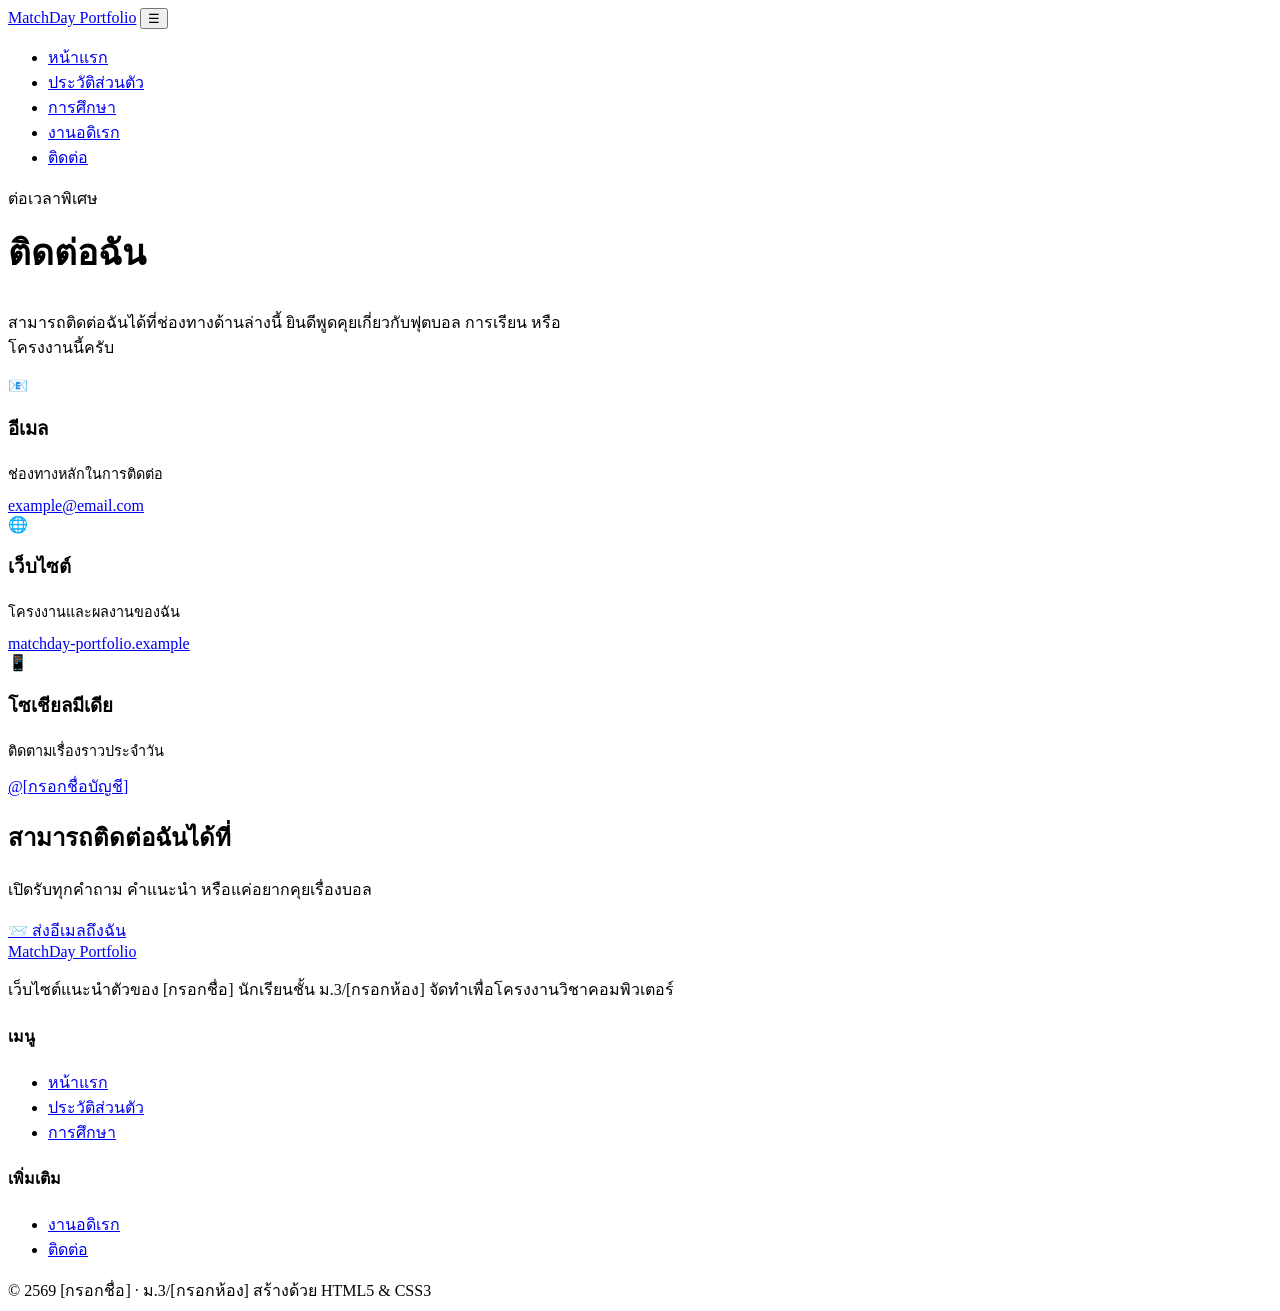
==== contact.html @ d777c6a7 "Add files via upload" ====
<!DOCTYPE html>
<html lang="th">
<head>
  <meta charset="UTF-8">
  <meta name="viewport" content="width=device-width, initial-scale=1.0">
  <title>ติดต่อ | MatchDay Portfolio</title>
  <link rel="preconnect" href="https://fonts.googleapis.com">
  <link href="https://fonts.googleapis.com/css2?family=Oswald:wght@400;500;600;700&family=Inter:wght@400;500;600&display=swap" rel="stylesheet">
  <link rel="stylesheet" href="style.css">
</head>
<body>

  <header>
    <nav class="navbar">
      <a href="index.html" class="brand"><span class="ball"></span> MatchDay Portfolio</a>
      <button class="nav-toggle" id="navToggle" aria-label="เปิดเมนู">☰</button>
      <ul class="nav-links" id="navLinks">
        <li><a href="index.html">หน้าแรก</a></li>
        <li><a href="profile.html">ประวัติส่วนตัว</a></li>
        <li><a href="education.html">การศึกษา</a></li>
        <li><a href="hobby.html">งานอดิเรก</a></li>
        <li><a href="contact.html" class="active">ติดต่อ</a></li>
      </ul>
    </nav>
  </header>

  <main>
    <section class="section">
      <span class="eyebrow">ต่อเวลาพิเศษ</span>
      <h1 style="margin-top:14px; font-size:2.2rem;">ติดต่อฉัน</h1>
      <p style="color:var(--grey); max-width:560px; margin-top:12px;">
        สามารถติดต่อฉันได้ที่ช่องทางด้านล่างนี้ ยินดีพูดคุยเกี่ยวกับฟุตบอล
        การเรียน หรือโครงงานนี้ครับ
      </p>

      <div class="contact-grid">
        <div class="contact-card fade-up">
          <div class="icon">📧</div>
          <h3>อีเมล</h3>
          <p style="color:var(--grey); font-size:0.9rem; margin:8px 0 12px;">ช่องทางหลักในการติดต่อ</p>
          <a class="link" href="mailto:example@email.com">example@email.com</a>
        </div>
        <div class="contact-card fade-up delay-1">
          <div class="icon">🌐</div>
          <h3>เว็บไซต์</h3>
          <p style="color:var(--grey); font-size:0.9rem; margin:8px 0 12px;">โครงงานและผลงานของฉัน</p>
          <a class="link" href="index.html">matchday-portfolio.example</a>
        </div>
        <div class="contact-card fade-up delay-2">
          <div class="icon">📱</div>
          <h3>โซเชียลมีเดีย</h3>
          <p style="color:var(--grey); font-size:0.9rem; margin:8px 0 12px;">ติดตามเรื่องราวประจำวัน</p>
          <a class="link" href="#">@[กรอกชื่อบัญชี]</a>
        </div>
      </div>

      <div class="cta-band fade-up">
        <h2>สามารถติดต่อฉันได้ที่</h2>
        <p>เปิดรับทุกคำถาม คำแนะนำ หรือแค่อยากคุยเรื่องบอล</p>
        <a href="mailto:example@email.com" class="btn btn-ghost">📨 ส่งอีเมลถึงฉัน</a>
      </div>
    </section>
  </main>

  <footer>
    <div class="footer-inner">
      <div class="footer-brand">
        <a href="index.html" class="brand"><span class="ball"></span> MatchDay Portfolio</a>
        <p>เว็บไซต์แนะนำตัวของ [กรอกชื่อ] นักเรียนชั้น ม.3/[กรอกห้อง] จัดทำเพื่อโครงงานวิชาคอมพิวเตอร์</p>
      </div>
      <div class="footer-col">
        <h4>เมนู</h4>
        <ul>
          <li><a href="index.html">หน้าแรก</a></li>
          <li><a href="profile.html">ประวัติส่วนตัว</a></li>
          <li><a href="education.html">การศึกษา</a></li>
        </ul>
      </div>
      <div class="footer-col">
        <h4>เพิ่มเติม</h4>
        <ul>
          <li><a href="hobby.html">งานอดิเรก</a></li>
          <li><a href="contact.html">ติดต่อ</a></li>
        </ul>
      </div>
    </div>
    <div class="footer-bottom">
      <span>© 2569 [กรอกชื่อ] · ม.3/[กรอกห้อง]</span>
      <span>สร้างด้วย HTML5 &amp; CSS3</span>
    </div>
  </footer>

  <script>
    const navToggle = document.getElementById('navToggle');
    const navLinks = document.getElementById('navLinks');
    navToggle.addEventListener('click', () => navLinks.classList.toggle('open'));
  </script>
</body>
</html>
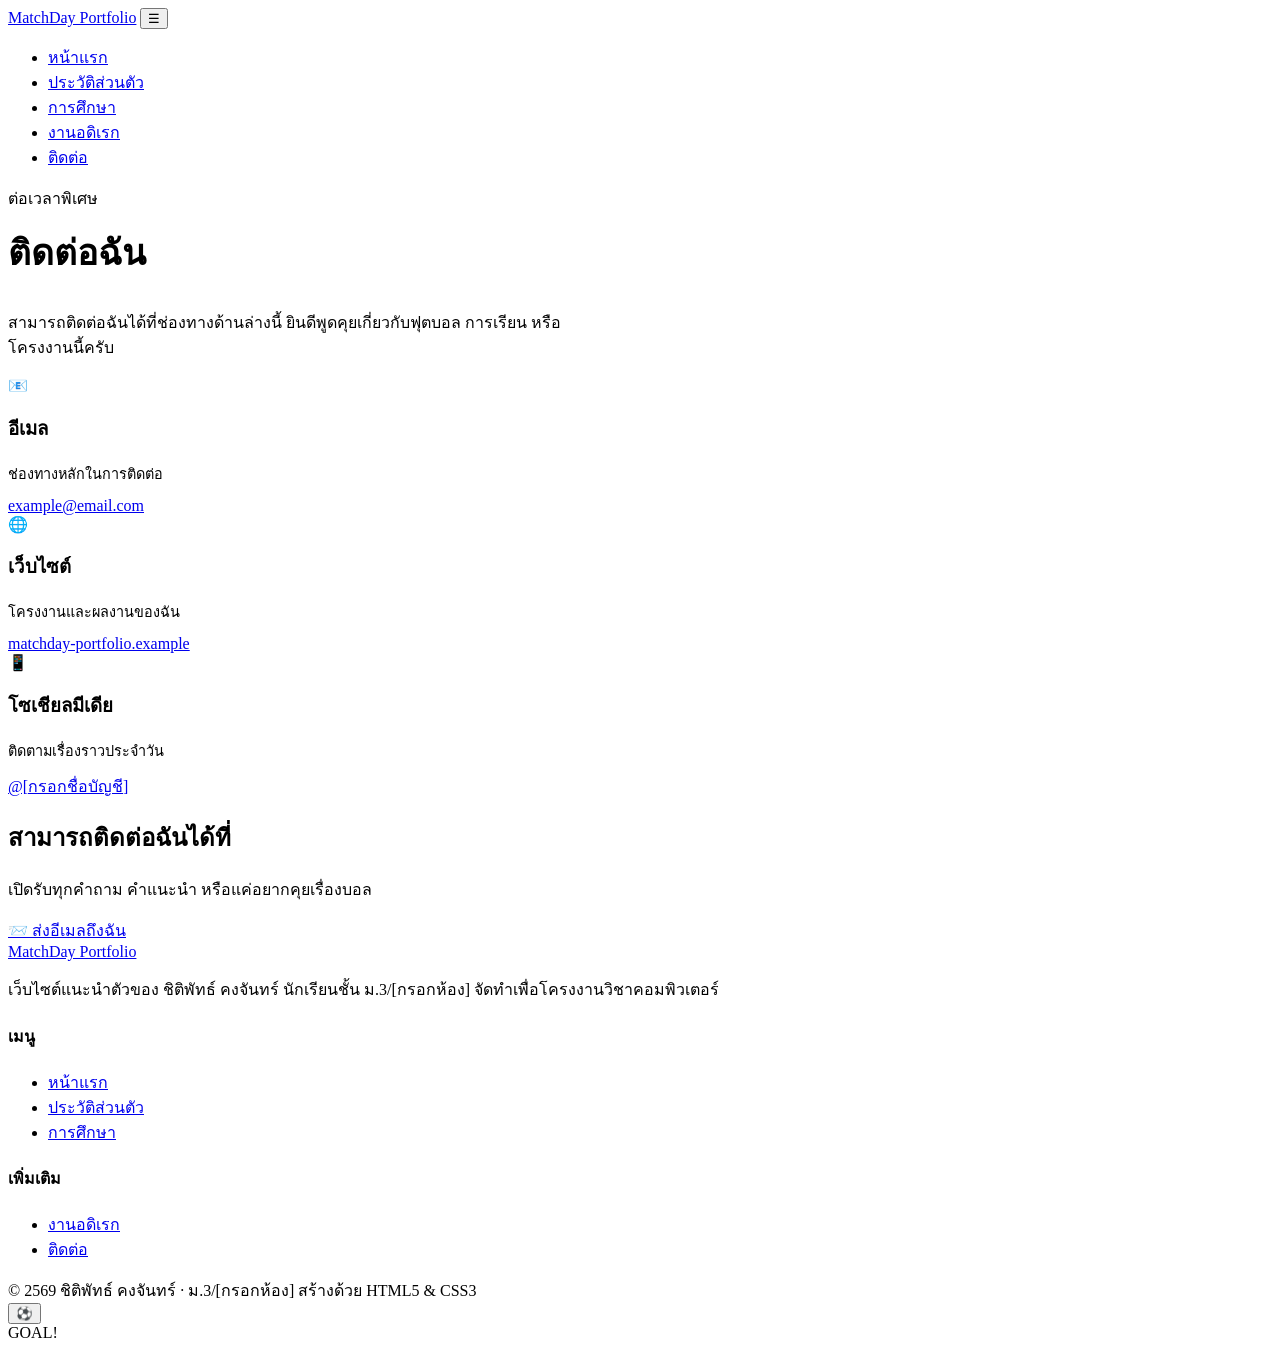
==== commit 6e17018f: "Add files via upload" ====
--- a/contact.html
+++ b/contact.html
@@ -5,7 +5,7 @@
   <meta name="viewport" content="width=device-width, initial-scale=1.0">
   <title>ติดต่อ | MatchDay Portfolio</title>
   <link rel="preconnect" href="https://fonts.googleapis.com">
-  <link href="https://fonts.googleapis.com/css2?family=Oswald:wght@400;500;600;700&family=Inter:wght@400;500;600&display=swap" rel="stylesheet">
+  <link href="https://fonts.googleapis.com/css2?family=Anton&family=Plus+Jakarta+Sans:wght@400;500;600;700;800&display=swap" rel="stylesheet">
   <link rel="stylesheet" href="style.css">
 </head>
 <body>
@@ -66,7 +66,7 @@
     <div class="footer-inner">
       <div class="footer-brand">
         <a href="index.html" class="brand"><span class="ball"></span> MatchDay Portfolio</a>
-        <p>เว็บไซต์แนะนำตัวของ [กรอกชื่อ] นักเรียนชั้น ม.3/[กรอกห้อง] จัดทำเพื่อโครงงานวิชาคอมพิวเตอร์</p>
+        <p>เว็บไซต์แนะนำตัวของ ชิติพัทธ์ คงจันทร์ นักเรียนชั้น ม.3/[กรอกห้อง] จัดทำเพื่อโครงงานวิชาคอมพิวเตอร์</p>
       </div>
       <div class="footer-col">
         <h4>เมนู</h4>
@@ -85,15 +85,42 @@
       </div>
     </div>
     <div class="footer-bottom">
-      <span>© 2569 [กรอกชื่อ] · ม.3/[กรอกห้อง]</span>
+      <span>© 2569 ชิติพัทธ์ คงจันทร์ · ม.3/[กรอกห้อง]</span>
       <span>สร้างด้วย HTML5 &amp; CSS3</span>
     </div>
   </footer>
+
+  <button class="goal-fab" id="goalFab" title="ฉลองประตู!" aria-label="ฉลองประตู">⚽</button>
+  <div class="goal-flash" id="goalFlash">GOAL!</div>
 
   <script>
     const navToggle = document.getElementById('navToggle');
     const navLinks = document.getElementById('navLinks');
     navToggle.addEventListener('click', () => navLinks.classList.toggle('open'));
+
+    const goalFab = document.getElementById('goalFab');
+    const goalFlash = document.getElementById('goalFlash');
+    const reduceMotion = window.matchMedia('(prefers-reduced-motion: reduce)').matches;
+
+    goalFab.addEventListener('click', () => {
+      goalFlash.classList.remove('show');
+      void goalFlash.offsetWidth;
+      goalFlash.classList.add('show');
+
+      if (!reduceMotion) {
+        const colors = ['#C8102E', '#ffffff', '#E5B800', '#8B0000'];
+        for (let i = 0; i < 26; i++) {
+          const piece = document.createElement('div');
+          piece.className = 'confetti-piece';
+          piece.style.left = Math.random() * 100 + 'vw';
+          piece.style.background = colors[Math.floor(Math.random() * colors.length)];
+          piece.style.animationDuration = (2 + Math.random() * 1.5) + 's';
+          piece.style.borderRadius = Math.random() > 0.5 ? '50%' : '2px';
+          document.body.appendChild(piece);
+          setTimeout(() => piece.remove(), 3600);
+        }
+      }
+    });
   </script>
 </body>
 </html>
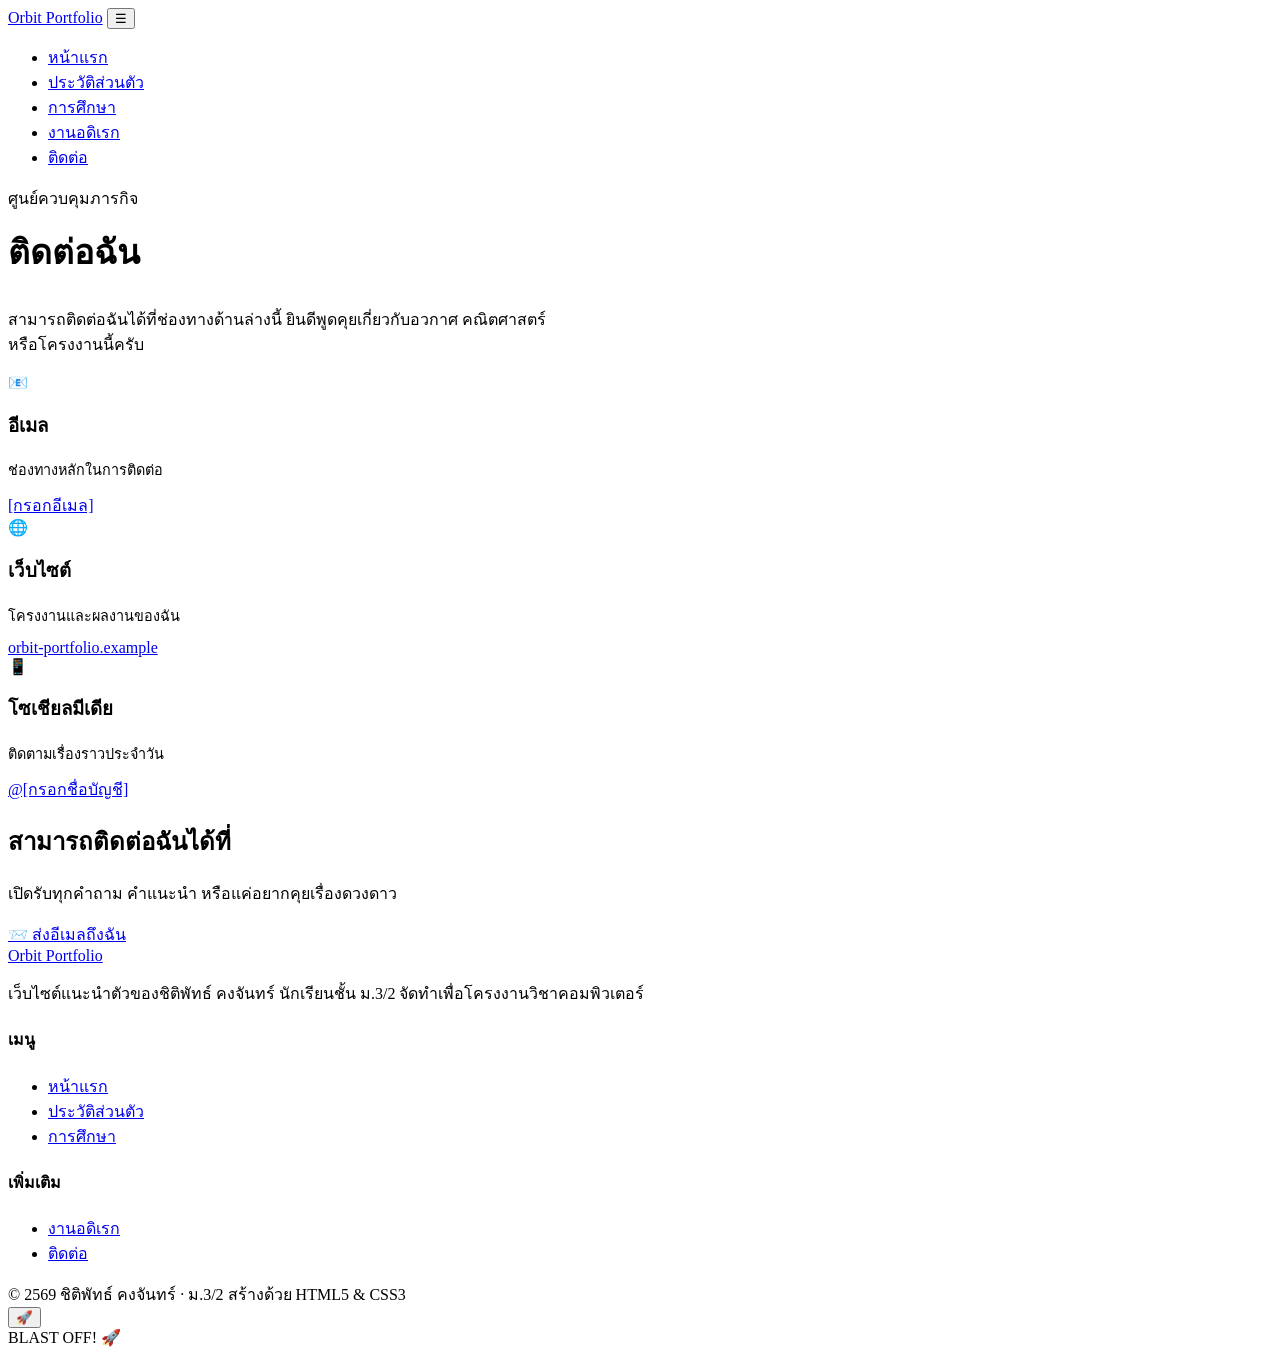
==== commit 0c2e65db: "Add files via upload" ====
--- a/contact.html
+++ b/contact.html
@@ -3,16 +3,22 @@
 <head>
   <meta charset="UTF-8">
   <meta name="viewport" content="width=device-width, initial-scale=1.0">
-  <title>ติดต่อ | MatchDay Portfolio</title>
+  <title>ติดต่อ | Orbit Portfolio</title>
   <link rel="preconnect" href="https://fonts.googleapis.com">
-  <link href="https://fonts.googleapis.com/css2?family=Anton&family=Plus+Jakarta+Sans:wght@400;500;600;700;800&display=swap" rel="stylesheet">
+  <link href="https://fonts.googleapis.com/css2?family=Space+Grotesk:wght@400;500;600;700&family=Inter:wght@400;500;600&display=swap" rel="stylesheet">
   <link rel="stylesheet" href="style.css">
 </head>
 <body>
 
+  <div class="starfield">
+    <div class="stars-small"></div>
+    <div class="stars-big"></div>
+  </div>
+  <div class="nebula"></div>
+
   <header>
     <nav class="navbar">
-      <a href="index.html" class="brand"><span class="ball"></span> MatchDay Portfolio</a>
+      <a href="index.html" class="brand"><span class="planet-mark"></span> Orbit Portfolio</a>
       <button class="nav-toggle" id="navToggle" aria-label="เปิดเมนู">☰</button>
       <ul class="nav-links" id="navLinks">
         <li><a href="index.html">หน้าแรก</a></li>
@@ -26,11 +32,11 @@
 
   <main>
     <section class="section">
-      <span class="eyebrow">ต่อเวลาพิเศษ</span>
-      <h1 style="margin-top:14px; font-size:2.2rem;">ติดต่อฉัน</h1>
+      <span class="eyebrow">ศูนย์ควบคุมภารกิจ</span>
+      <h1 style="margin-top:14px; font-size:2.1rem;">ติดต่อฉัน</h1>
       <p style="color:var(--grey); max-width:560px; margin-top:12px;">
-        สามารถติดต่อฉันได้ที่ช่องทางด้านล่างนี้ ยินดีพูดคุยเกี่ยวกับฟุตบอล
-        การเรียน หรือโครงงานนี้ครับ
+        สามารถติดต่อฉันได้ที่ช่องทางด้านล่างนี้ ยินดีพูดคุยเกี่ยวกับอวกาศ
+        คณิตศาสตร์ หรือโครงงานนี้ครับ
       </p>
 
       <div class="contact-grid">
@@ -38,13 +44,13 @@
           <div class="icon">📧</div>
           <h3>อีเมล</h3>
           <p style="color:var(--grey); font-size:0.9rem; margin:8px 0 12px;">ช่องทางหลักในการติดต่อ</p>
-          <a class="link" href="mailto:example@email.com">example@email.com</a>
+          <a class="link" href="mailto:[กรอกอีเมล]">[กรอกอีเมล]</a>
         </div>
         <div class="contact-card fade-up delay-1">
           <div class="icon">🌐</div>
           <h3>เว็บไซต์</h3>
           <p style="color:var(--grey); font-size:0.9rem; margin:8px 0 12px;">โครงงานและผลงานของฉัน</p>
-          <a class="link" href="index.html">matchday-portfolio.example</a>
+          <a class="link" href="index.html">orbit-portfolio.example</a>
         </div>
         <div class="contact-card fade-up delay-2">
           <div class="icon">📱</div>
@@ -56,8 +62,8 @@
 
       <div class="cta-band fade-up">
         <h2>สามารถติดต่อฉันได้ที่</h2>
-        <p>เปิดรับทุกคำถาม คำแนะนำ หรือแค่อยากคุยเรื่องบอล</p>
-        <a href="mailto:example@email.com" class="btn btn-ghost">📨 ส่งอีเมลถึงฉัน</a>
+        <p>เปิดรับทุกคำถาม คำแนะนำ หรือแค่อยากคุยเรื่องดวงดาว</p>
+        <a href="mailto:[กรอกอีเมล]" class="btn btn-ghost">📨 ส่งอีเมลถึงฉัน</a>
       </div>
     </section>
   </main>
@@ -65,8 +71,8 @@
   <footer>
     <div class="footer-inner">
       <div class="footer-brand">
-        <a href="index.html" class="brand"><span class="ball"></span> MatchDay Portfolio</a>
-        <p>เว็บไซต์แนะนำตัวของ ชิติพัทธ์ คงจันทร์ นักเรียนชั้น ม.3/[กรอกห้อง] จัดทำเพื่อโครงงานวิชาคอมพิวเตอร์</p>
+        <a href="index.html" class="brand"><span class="planet-mark"></span> Orbit Portfolio</a>
+        <p>เว็บไซต์แนะนำตัวของชิติพัทธ์ คงจันทร์ นักเรียนชั้น ม.3/2 จัดทำเพื่อโครงงานวิชาคอมพิวเตอร์</p>
       </div>
       <div class="footer-col">
         <h4>เมนู</h4>
@@ -85,39 +91,39 @@
       </div>
     </div>
     <div class="footer-bottom">
-      <span>© 2569 ชิติพัทธ์ คงจันทร์ · ม.3/[กรอกห้อง]</span>
+      <span>© 2569 ชิติพัทธ์ คงจันทร์ · ม.3/2</span>
       <span>สร้างด้วย HTML5 &amp; CSS3</span>
     </div>
   </footer>
 
-  <button class="goal-fab" id="goalFab" title="ฉลองประตู!" aria-label="ฉลองประตู">⚽</button>
-  <div class="goal-flash" id="goalFlash">GOAL!</div>
+  <button class="launch-fab" id="launchFab" title="ปล่อยจรวด!" aria-label="ปล่อยจรวด">🚀</button>
+  <div class="launch-flash" id="launchFlash">BLAST OFF! 🚀</div>
 
   <script>
     const navToggle = document.getElementById('navToggle');
     const navLinks = document.getElementById('navLinks');
     navToggle.addEventListener('click', () => navLinks.classList.toggle('open'));
 
-    const goalFab = document.getElementById('goalFab');
-    const goalFlash = document.getElementById('goalFlash');
+    const launchFab = document.getElementById('launchFab');
+    const launchFlash = document.getElementById('launchFlash');
     const reduceMotion = window.matchMedia('(prefers-reduced-motion: reduce)').matches;
 
-    goalFab.addEventListener('click', () => {
-      goalFlash.classList.remove('show');
-      void goalFlash.offsetWidth;
-      goalFlash.classList.add('show');
+    launchFab.addEventListener('click', () => {
+      launchFlash.classList.remove('show');
+      void launchFlash.offsetWidth;
+      launchFlash.classList.add('show');
 
       if (!reduceMotion) {
-        const colors = ['#C8102E', '#ffffff', '#E5B800', '#8B0000'];
-        for (let i = 0; i < 26; i++) {
+        const colors = ['#7C5CFF', '#22D3EE', '#FFD166', '#ffffff'];
+        for (let i = 0; i < 28; i++) {
           const piece = document.createElement('div');
-          piece.className = 'confetti-piece';
+          piece.className = 'star-piece';
           piece.style.left = Math.random() * 100 + 'vw';
           piece.style.background = colors[Math.floor(Math.random() * colors.length)];
-          piece.style.animationDuration = (2 + Math.random() * 1.5) + 's';
+          piece.style.animationDuration = (1.6 + Math.random() * 1.4) + 's';
           piece.style.borderRadius = Math.random() > 0.5 ? '50%' : '2px';
           document.body.appendChild(piece);
-          setTimeout(() => piece.remove(), 3600);
+          setTimeout(() => piece.remove(), 3200);
         }
       }
     });
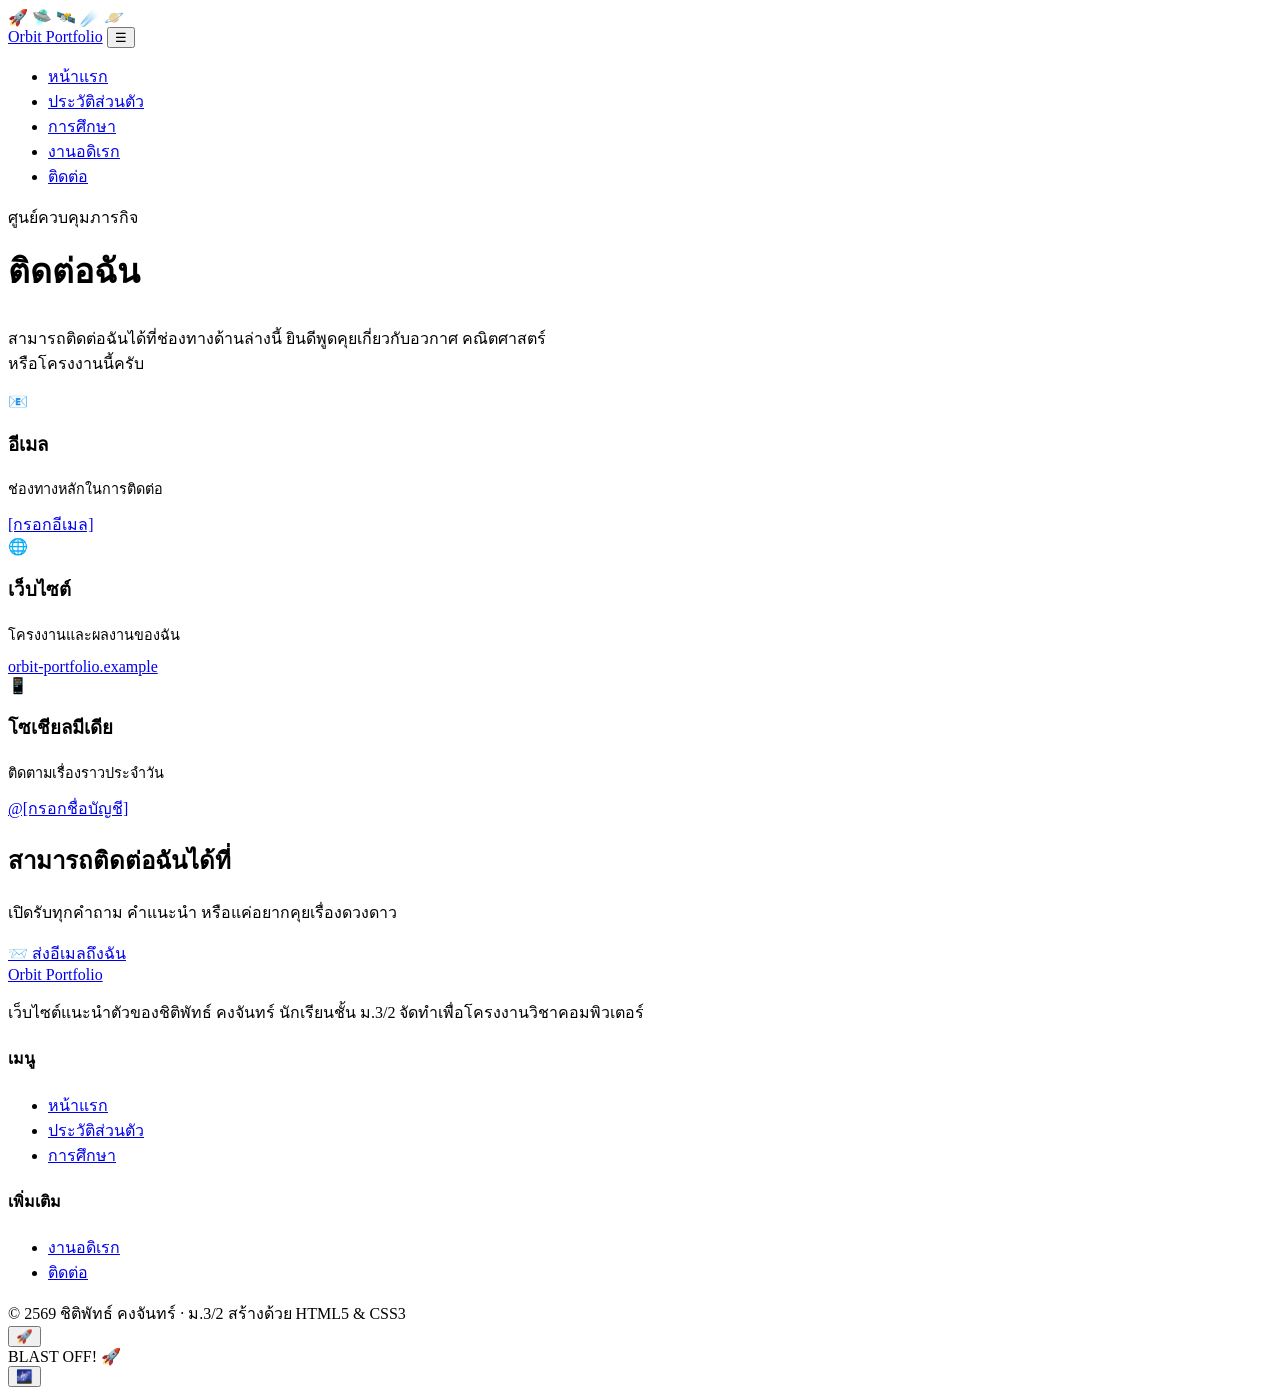
==== commit 97cdaf13: "Add files via upload" ====
--- a/contact.html
+++ b/contact.html
@@ -1,11 +1,21 @@
 <!DOCTYPE html>
 <html lang="th">
 <head>
+  <script>
+    (function () {
+      try {
+        var saved = localStorage.getItem('orbit-theme') || 'nebula';
+        document.documentElement.setAttribute('data-theme', saved);
+      } catch (e) {
+        document.documentElement.setAttribute('data-theme', 'nebula');
+      }
+    })();
+  </script>
   <meta charset="UTF-8">
   <meta name="viewport" content="width=device-width, initial-scale=1.0">
   <title>ติดต่อ | Orbit Portfolio</title>
   <link rel="preconnect" href="https://fonts.googleapis.com">
-  <link href="https://fonts.googleapis.com/css2?family=Space+Grotesk:wght@400;500;600;700&family=Inter:wght@400;500;600&display=swap" rel="stylesheet">
+  <link href="https://fonts.googleapis.com/css2?family=Orbitron:wght@400..900&family=Exo+2:wght@400;500;600;700&display=swap" rel="stylesheet">
   <link rel="stylesheet" href="style.css">
 </head>
 <body>
@@ -15,6 +25,15 @@
     <div class="stars-big"></div>
   </div>
   <div class="nebula"></div>
+  <div class="galaxy-swirl swirl-1"></div>
+  <div class="galaxy-swirl swirl-2"></div>
+  <div class="space-objects" aria-hidden="true">
+    <span class="obj ship1">🚀</span>
+    <span class="obj ufo">🛸</span>
+    <span class="obj ship2">🛰️</span>
+    <span class="obj comet">☄️</span>
+    <span class="obj ship3">🪐</span>
+  </div>
 
   <header>
     <nav class="navbar">
@@ -99,6 +118,9 @@
   <button class="launch-fab" id="launchFab" title="ปล่อยจรวด!" aria-label="ปล่อยจรวด">🚀</button>
   <div class="launch-flash" id="launchFlash">BLAST OFF! 🚀</div>
 
+  <button class="theme-fab" id="themeFab" title="เปลี่ยนธีมกาแล็กซี่" aria-label="เปลี่ยนธีม">🌌</button>
+  <div class="theme-toast" id="themeToast"></div>
+
   <script>
     const navToggle = document.getElementById('navToggle');
     const navLinks = document.getElementById('navLinks');
@@ -128,5 +150,38 @@
       }
     });
   </script>
+
+  <script>
+    (function () {
+      var themeOrder = ['nebula', 'galaxy', 'aurora', 'solar'];
+      var themeNames = {
+        nebula: '🟣 Nebula Violet',
+        galaxy: '💗 Galaxy Pink',
+        aurora: '🟢 Aurora Green',
+        solar: '🟠 Solar Gold'
+      };
+      var themeFab = document.getElementById('themeFab');
+      var themeToast = document.getElementById('themeToast');
+      var toastTimer;
+
+      if (themeFab) {
+        themeFab.addEventListener('click', function () {
+          var current = document.documentElement.getAttribute('data-theme') || 'nebula';
+          var next = themeOrder[(themeOrder.indexOf(current) + 1) % themeOrder.length];
+          document.documentElement.setAttribute('data-theme', next);
+          try { localStorage.setItem('orbit-theme', next); } catch (e) {}
+
+          if (themeToast) {
+            themeToast.textContent = themeNames[next];
+            themeToast.classList.add('show');
+            clearTimeout(toastTimer);
+            toastTimer = setTimeout(function () {
+              themeToast.classList.remove('show');
+            }, 1800);
+          }
+        });
+      }
+    })();
+  </script>
 </body>
 </html>
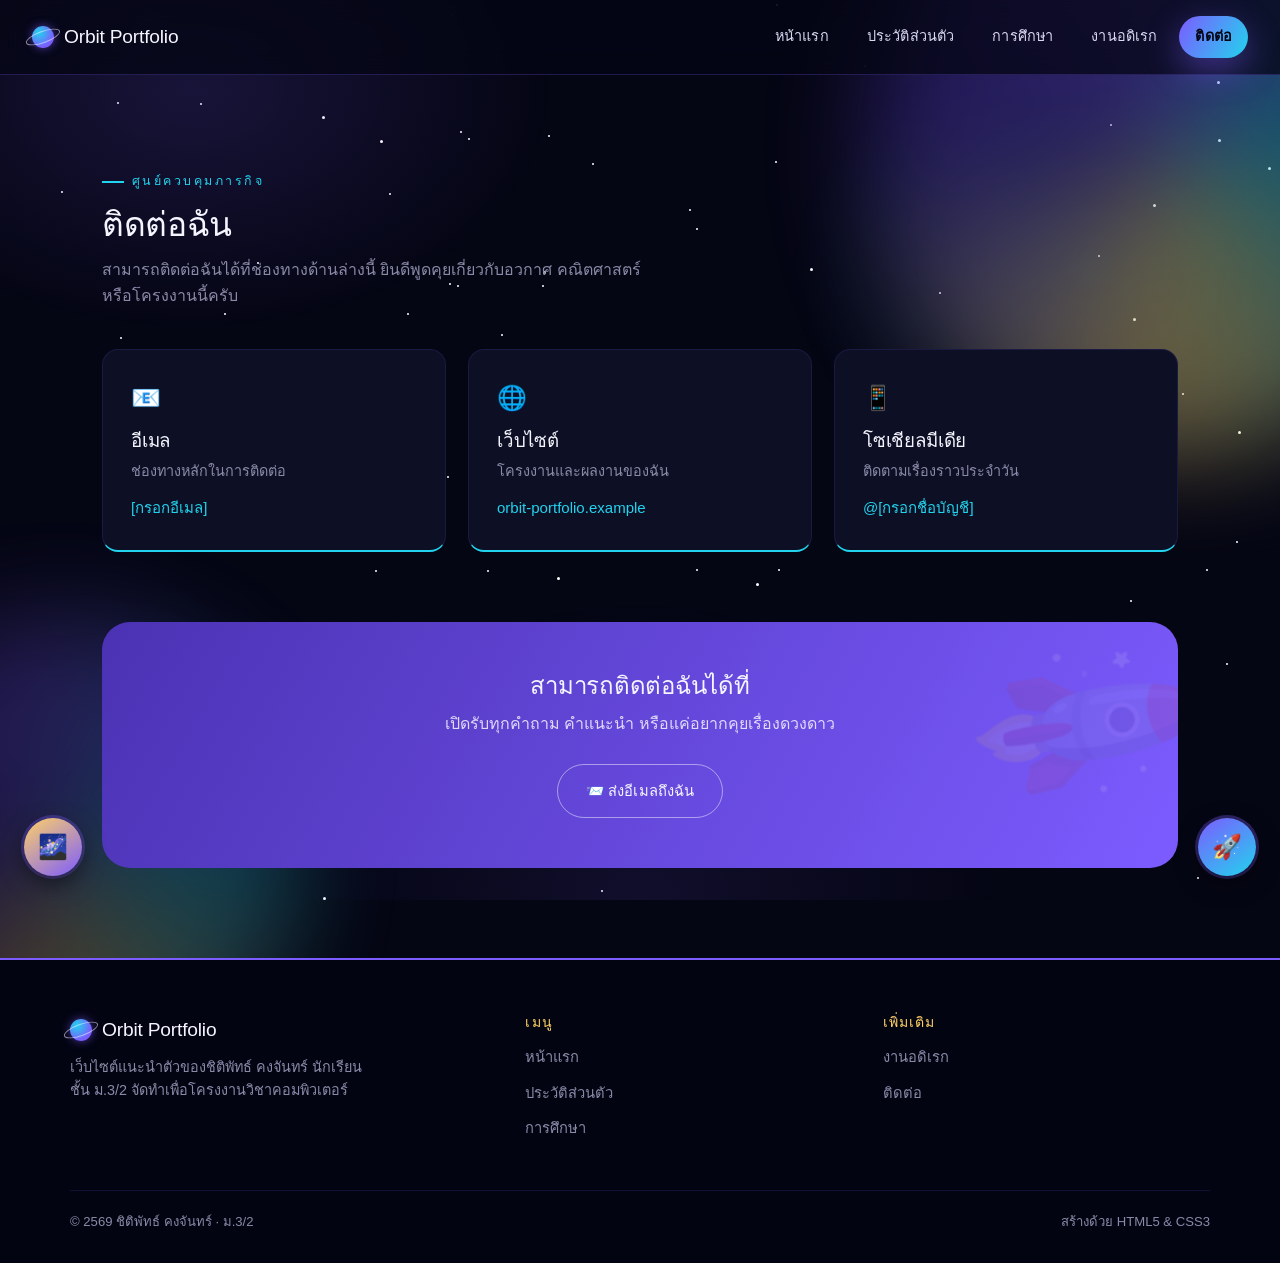
==== commit ed168bbc: "Add files via upload" ====
--- a/contact.html
+++ b/contact.html
@@ -28,11 +28,88 @@
   <div class="galaxy-swirl swirl-1"></div>
   <div class="galaxy-swirl swirl-2"></div>
   <div class="space-objects" aria-hidden="true">
-    <span class="obj ship1">🚀</span>
-    <span class="obj ufo">🛸</span>
-    <span class="obj ship2">🛰️</span>
+    <svg width="0" height="0" style="position:absolute">
+      <defs>
+        <symbol id="craft-shuttle" viewBox="0 0 240 110">
+          <path d="M10 60 C10 45 40 40 70 40 L170 40 C205 40 225 50 232 58 C225 66 205 76 170 76 L70 76 C40 76 10 71 10 60 Z"/>
+          <path d="M90 76 L60 100 L110 76 Z" opacity="0.85"/>
+          <path d="M150 40 L165 15 L180 40 Z" opacity="0.85"/>
+          <circle cx="195" cy="58" r="5" style="fill:#0b0c1e" opacity="0.8"/>
+          <circle cx="35" cy="52" r="4" style="fill:#0b0c1e" opacity="0.7"/>
+          <circle cx="47" cy="52" r="4" style="fill:#0b0c1e" opacity="0.7"/>
+        </symbol>
+        <symbol id="craft-ufo" viewBox="0 0 160 80">
+          <ellipse cx="80" cy="50" rx="72" ry="16"/>
+          <path d="M45 42 C50 20 110 20 115 42 Z" opacity="0.9"/>
+          <circle cx="30" cy="50" r="5" style="fill:#fff" opacity="0.8"/>
+          <circle cx="55" cy="54" r="5" style="fill:#fff" opacity="0.8"/>
+          <circle cx="80" cy="56" r="5" style="fill:#fff" opacity="0.8"/>
+          <circle cx="105" cy="54" r="5" style="fill:#fff" opacity="0.8"/>
+          <circle cx="130" cy="50" r="5" style="fill:#fff" opacity="0.8"/>
+        </symbol>
+        <symbol id="craft-satellite" viewBox="0 0 300 120">
+          <rect x="15" y="30" width="80" height="60" rx="6"/>
+          <g style="stroke:#0b0c1e; stroke-width:2; opacity:0.5">
+            <line x1="35" y1="30" x2="35" y2="90"/>
+            <line x1="55" y1="30" x2="55" y2="90"/>
+            <line x1="75" y1="30" x2="75" y2="90"/>
+            <line x1="15" y1="45" x2="95" y2="45"/>
+            <line x1="15" y1="60" x2="95" y2="60"/>
+            <line x1="15" y1="75" x2="95" y2="75"/>
+          </g>
+          <line x1="95" y1="60" x2="125" y2="60" stroke="currentColor" stroke-width="5"/>
+          <circle cx="150" cy="60" r="28"/>
+          <path d="M150 32 L165 10 L150 20 Z" opacity="0.85"/>
+          <line x1="175" y1="60" x2="205" y2="60" stroke="currentColor" stroke-width="5"/>
+          <rect x="205" y="30" width="80" height="60" rx="6"/>
+          <g style="stroke:#0b0c1e; stroke-width:2; opacity:0.5">
+            <line x1="225" y1="30" x2="225" y2="90"/>
+            <line x1="245" y1="30" x2="245" y2="90"/>
+            <line x1="265" y1="30" x2="265" y2="90"/>
+            <line x1="205" y1="45" x2="285" y2="45"/>
+            <line x1="205" y1="60" x2="285" y2="60"/>
+            <line x1="205" y1="75" x2="285" y2="75"/>
+          </g>
+        </symbol>
+        <symbol id="craft-station" viewBox="0 0 340 140">
+          <rect x="40" y="66" width="260" height="8" rx="4"/>
+          <rect x="150" y="45" width="50" height="50" rx="10" opacity="0.95"/>
+          <rect x="110" y="55" width="30" height="30" rx="6" opacity="0.85"/>
+          <rect x="210" y="55" width="30" height="30" rx="6" opacity="0.85"/>
+          <rect x="10" y="15" width="55" height="40" rx="4"/>
+          <rect x="10" y="85" width="55" height="40" rx="4"/>
+          <rect x="275" y="15" width="55" height="40" rx="4"/>
+          <rect x="275" y="85" width="55" height="40" rx="4"/>
+          <g style="stroke:#0b0c1e; stroke-width:1.5; opacity:0.5">
+            <line x1="24" y1="15" x2="24" y2="55"/><line x1="38" y1="15" x2="38" y2="55"/><line x1="52" y1="15" x2="52" y2="55"/>
+            <line x1="10" y1="28" x2="65" y2="28"/><line x1="10" y1="42" x2="65" y2="42"/>
+            <line x1="24" y1="85" x2="24" y2="125"/><line x1="38" y1="85" x2="38" y2="125"/><line x1="52" y1="85" x2="52" y2="125"/>
+            <line x1="10" y1="98" x2="65" y2="98"/><line x1="10" y1="112" x2="65" y2="112"/>
+            <line x1="289" y1="15" x2="289" y2="55"/><line x1="303" y1="15" x2="303" y2="55"/><line x1="317" y1="15" x2="317" y2="55"/>
+            <line x1="275" y1="28" x2="330" y2="28"/><line x1="275" y1="42" x2="330" y2="42"/>
+            <line x1="289" y1="85" x2="289" y2="125"/><line x1="303" y1="85" x2="303" y2="125"/><line x1="317" y1="85" x2="317" y2="125"/>
+            <line x1="275" y1="98" x2="330" y2="98"/><line x1="275" y1="112" x2="330" y2="112"/>
+          </g>
+        </symbol>
+        <symbol id="craft-rocket" viewBox="0 0 100 220">
+          <path d="M50 4 C30 34 24 70 24 96 L76 96 C76 70 70 34 50 4 Z" opacity="0.95"/>
+          <rect x="24" y="96" width="52" height="70" rx="14"/>
+          <circle cx="50" cy="120" r="13" style="fill:#0b0c1e" opacity="0.85"/>
+          <circle cx="50" cy="120" r="9" style="fill:#ffffff" opacity="0.9"/>
+          <path d="M24 150 L4 200 L24 178 Z"/>
+          <path d="M76 150 L96 200 L76 178 Z"/>
+          <path d="M36 166 L50 206 L64 166 Z" opacity="0.85"/>
+        </symbol>
+      </defs>
+    </svg>
+
+    <svg class="obj craft-shuttle-el" viewBox="0 0 240 110"><use href="#craft-shuttle"></use></svg>
+    <svg class="obj craft-ufo-el" viewBox="0 0 160 80"><use href="#craft-ufo"></use></svg>
+    <svg class="obj craft-sat-el" viewBox="0 0 300 120"><use href="#craft-satellite"></use></svg>
+    <svg class="obj craft-station-el" viewBox="0 0 340 140"><use href="#craft-station"></use></svg>
+    <svg class="obj craft-rocket-el" viewBox="0 0 100 220"><use href="#craft-rocket"></use></svg>
     <span class="obj comet">☄️</span>
-    <span class="obj ship3">🪐</span>
+    <span class="obj planet">🪐</span>
   </div>
 
   <header>
--- a/style.css
+++ b/style.css
@@ -0,0 +1,1285 @@
+/* ============================================
+   ORBIT PORTFOLIO — style.css
+   Theme: Minimal Space / Solar System
+   ============================================ */
+
+:root {
+  --space-black: #050614;
+  --card: #0d0f24;
+  --card-2: #12152f;
+  --violet: #7c5cff;
+  --violet-dark: #4b32b3;
+  --cyan: #22d3ee;
+  --accent-glow: rgba(124, 92, 255, 0.45);
+  --white: #f5f5ff;
+  --off-white: #d8d8f0;
+  --grey: #8a8aa8;
+  --gold: #ffd166;
+
+  --font-display: "Orbitron", "Segoe UI", sans-serif;
+  --font-body: "Exo 2", "Segoe UI", sans-serif;
+
+  --radius-sm: 8px;
+  --radius-md: 16px;
+  --radius-lg: 28px;
+
+  --shadow-card: 0 10px 30px rgba(0, 0, 0, 0.6);
+  --shadow-accent: 0 12px 34px var(--accent-glow);
+
+  /* default theme = nebula */
+  --nebula-c1: rgba(124, 92, 255, 0.16);
+  --nebula-c2: rgba(34, 211, 238, 0.12);
+  --nebula-c3: rgba(124, 92, 255, 0.1);
+}
+
+/* ============================================
+   THEME VARIANTS — สลับสีธีมกาแล็กซี่
+   ============================================ */
+[data-theme="nebula"] {
+  --violet: #7c5cff;
+  --violet-dark: #4b32b3;
+  --cyan: #22d3ee;
+  --gold: #ffd166;
+  --accent-glow: rgba(124, 92, 255, 0.45);
+  --nebula-c1: rgba(124, 92, 255, 0.16);
+  --nebula-c2: rgba(34, 211, 238, 0.12);
+  --nebula-c3: rgba(124, 92, 255, 0.1);
+}
+
+[data-theme="galaxy"] {
+  --violet: #e055f0;
+  --violet-dark: #8b1fa8;
+  --cyan: #ff6fb0;
+  --gold: #ffb454;
+  --accent-glow: rgba(224, 85, 240, 0.45);
+  --nebula-c1: rgba(224, 85, 240, 0.2);
+  --nebula-c2: rgba(255, 111, 176, 0.15);
+  --nebula-c3: rgba(139, 31, 168, 0.16);
+}
+
+[data-theme="aurora"] {
+  --violet: #2fe6a4;
+  --violet-dark: #0d8a63;
+  --cyan: #22d3ee;
+  --gold: #baff5c;
+  --accent-glow: rgba(47, 230, 164, 0.4);
+  --nebula-c1: rgba(47, 230, 164, 0.18);
+  --nebula-c2: rgba(34, 211, 238, 0.14);
+  --nebula-c3: rgba(186, 255, 92, 0.1);
+}
+
+[data-theme="solar"] {
+  --violet: #ff8a3d;
+  --violet-dark: #c2410c;
+  --cyan: #ffcf4d;
+  --gold: #fff08a;
+  --accent-glow: rgba(255, 138, 61, 0.45);
+  --nebula-c1: rgba(255, 138, 61, 0.2);
+  --nebula-c2: rgba(255, 207, 77, 0.14);
+  --nebula-c3: rgba(194, 65, 12, 0.14);
+}
+
+* {
+  box-sizing: border-box;
+  margin: 0;
+  padding: 0;
+}
+
+html {
+  scroll-behavior: smooth;
+}
+
+body {
+  background: var(--space-black);
+  color: var(--off-white);
+  font-family: var(--font-body);
+  line-height: 1.65;
+  overflow-x: hidden;
+  position: relative;
+}
+
+img {
+  max-width: 100%;
+  display: block;
+}
+
+a {
+  color: inherit;
+  text-decoration: none;
+}
+
+h1, h2, h3, h4 {
+  font-family: var(--font-display);
+  font-weight: 500;
+  letter-spacing: -0.01em;
+  line-height: 1.15;
+  color: var(--white);
+}
+
+.eyebrow {
+  display: inline-flex;
+  align-items: center;
+  gap: 8px;
+  font-family: var(--font-display);
+  font-size: 0.78rem;
+  letter-spacing: 0.2em;
+  text-transform: uppercase;
+  color: var(--cyan);
+}
+.eyebrow::before {
+  content: "";
+  width: 22px;
+  height: 2px;
+  background: var(--cyan);
+  display: inline-block;
+}
+
+.section {
+  max-width: 1140px;
+  margin: 0 auto;
+  padding: 90px 32px;
+  position: relative;
+}
+
+.section-tight {
+  padding: 60px 32px;
+}
+
+/* ============ STARFIELD (fixed, whole site) ============ */
+.starfield {
+  position: fixed;
+  inset: 0;
+  z-index: -2;
+  background: var(--space-black);
+  overflow: hidden;
+  pointer-events: none;
+}
+.stars-small,
+.stars-big {
+  position: absolute;
+  top: 0;
+  left: 0;
+  width: 2px;
+  height: 2px;
+  background: transparent;
+  border-radius: 50%;
+}
+.stars-small {
+  box-shadow: 1309px 228px #fff, 51px 1518px #fff, 563px 501px #fff, 457px 285px #fff, 1508px 209px #fff, 1385px 1516px #fff, 1827px 1116px #fff, 178px 1209px #fff, 864px 65px #fff, 61px 191px #fff, 447px 476px #fff, 1034px 1232px #fff, 54px 1149px #fff, 407px 1466px #fff, 1330px 1436px #fff, 1116px 859px #fff, 451px 919px #fff, 1206px 569px #fff, 1657px 1780px #fff, 13px 1554px #fff, 1650px 326px #fff, 1429px 865px #fff, 696px 569px #fff, 318px 440px #fff, 1960px 1563px #fff, 689px 209px #fff, 189px 778px #fff, 198px 735px #fff, 1735px 704px #fff, 1236px 541px #fff, 1652px 88px #fff, 1494px 940px #fff, 1098px 255px #fff, 1992px 1888px #fff, 775px 161px #fff, 1130px 600px #fff, 1698px 1287px #fff, 1266px 1813px #fff, 1764px 740px #fff, 1182px 393px #fff, 1442px 142px #fff, 93px 1354px #fff, 466px 1583px #fff, 592px 163px #fff, 1751px 476px #fff, 1774px 206px #fff, 778px 569px #fff, 928px 1301px #fff, 1708px 747px #fff, 333px 758px #fff, 727px 429px #fff, 1372px 546px #fff, 1437px 1918px #fff, 1399px 1327px #fff, 146px 1247px #fff, 1300px 350px #fff, 1093px 1493px #fff, 501px 334px #fff, 946px 777px #fff, 552px 1895px #fff, 1310px 1409px #fff, 1140px 449px #fff, 1402px 664px #fff, 1726px 1573px #fff, 1589px 114px #fff, 469px 1683px #fff, 65px 1648px #fff, 646px 821px #fff, 548px 135px #fff, 432px 1870px #fff, 1931px 1161px #fff, 1794px 1470px #fff, 644px 435px #fff, 1342px 1022px #fff, 810px 1811px #fff, 1872px 1316px #fff, 939px 292px #fff, 542px 285px #fff, 505px 1525px #fff, 1149px 1103px #fff, 538px 1529px #fff, 1197px 877px #fff, 1838px 1195px #fff, 817px 741px #fff, 449px 283px #fff, 1043px 1010px #fff, 186px 1547px #fff, 96px 1763px #fff, 224px 313px #fff, 1285px 327px #fff, 1622px 1393px #fff, 864px 1221px #fff, 130px 788px #fff, 781px 1220px #fff, 958px 1083px #fff, 514px 1988px #fff, 1133px 1762px #fff, 1930px 23px #fff, 1393px 1476px #fff, 234px 1396px #fff, 1812px 1099px #fff, 1537px 546px #fff, 1574px 1312px #fff, 696px 228px #fff, 601px 890px #fff, 323px 929px #fff, 6px 1953px #fff, 1478px 1793px #fff, 1473px 539px #fff, 1990px 1025px #fff, 1560px 365px #fff, 1039px 1869px #fff, 217px 1782px #fff, 1280px 611px #fff, 1723px 1308px #fff, 1039px 1247px #fff, 407px 313px #fff, 765px 1561px #fff, 330px 1104px #fff, 1952px 1594px #fff, 1889px 1086px #fff, 1881px 1px #fff, 1226px 663px #fff, 1000px 39px #fff, 229px 1902px #fff, 743px 1799px #fff, 1703px 1652px #fff, 629px 490px #fff, 118px 493px #fff, 1798px 1161px #fff, 1939px 161px #fff, 175px 1498px #fff, 995px 1671px #fff, 141px 1557px #fff, 1090px 1568px #fff, 257px 262px #fff, 1351px 973px #fff, 1939px 1125px #fff, 338px 542px #fff, 1080px 1786px #fff, 1242px 866px #fff, 1975px 433px #fff, 1902px 1104px #fff, 1546px 1494px #fff, 1412px 411px #fff, 1460px 638px #fff, 817px 1375px #fff, 1330px 764px #fff, 897px 1842px #fff, 1059px 924px #fff, 247px 507px #fff, 460px 131px #fff, 692px 43px #fff, 1204px 1134px #fff, 471px 1205px #fff, 451px 14px #fff, 145px 1449px #fff, 1292px 120px #fff, 468px 138px #fff, 1854px 64px #fff, 1760px 676px #fff, 145px 1052px #fff, 487px 570px #fff, 1370px 994px #fff, 438px 1104px #fff, 270px 1481px #fff, 1915px 1807px #fff, 1169px 1180px #fff, 968px 497px #fff, 1606px 968px #fff, 1653px 833px #fff, 389px 193px #fff, 198px 1349px #fff, 882px 725px #fff, 867px 841px #fff, 956px 1769px #fff, 1493px 110px #fff, 1379px 1338px #fff, 1323px 201px #fff, 124px 824px #fff, 1491px 694px #fff, 1639px 1764px #fff, 223px 509px #fff, 392px 389px #fff, 1098px 918px #fff, 287px 864px #fff, 375px 570px #fff, 947px 511px #fff, 1790px 1890px #fff, 154px 907px #fff, 1654px 1764px #fff, 1753px 1127px #fff, 200px 103px #fff, 1335px 1107px #fff, 1712px 30px #fff, 1984px 191px #fff, 1897px 1543px #fff, 1738px 484px #fff, 340px 832px #fff, 994px 985px #fff, 437px 1770px #fff, 821px 1848px #fff, 120px 337px #fff, 776px 4px #fff, 799px 543px #fff, 1897px 1605px #fff, 1607px 931px #fff, 584px 866px #fff, 1426px 1960px #fff, 1496px 1604px #fff, 1138px 1355px #fff, 1471px 996px #fff, 317px 388px #fff, 607px 445px #fff, 1983px 119px #fff, 1186px 1506px #fff, 1110px 124px #fff, 1531px 642px #fff, 117px 102px #fff, 1196px 976px #fff;
+  animation: twinkle 5s ease-in-out infinite alternate, driftDown 140s linear infinite;
+}
+.stars-big {
+  width: 3px;
+  height: 3px;
+  box-shadow: 1029px 1882px #fff, 1746px 1087px #fff, 322px 116px #fff, 1967px 1040px #fff, 164px 1743px #fff, 380px 140px #fff, 1218px 139px #fff, 1382px 1765px #fff, 481px 826px #fff, 245px 1928px #fff, 1823px 1166px #fff, 504px 1185px #fff, 1217px 81px #fff, 1268px 167px #fff, 858px 1346px #fff, 1195px 1157px #fff, 1070px 647px #fff, 1914px 534px #fff, 418px 1371px #fff, 1466px 643px #fff, 488px 543px #fff, 810px 268px #fff, 1375px 1321px #fff, 614px 936px #fff, 647px 1902px #fff, 1539px 1916px #fff, 148px 19px #fff, 938px 1272px #fff, 1153px 204px #fff, 150px 1101px #fff, 436px 1036px #fff, 543px 271px #fff, 1911px 714px #fff, 1804px 140px #fff, 1800px 500px #fff, 756px 583px #fff, 323px 897px #fff, 1707px 1112px #fff, 1440px 619px #fff, 1252px 1652px #fff, 1339px 1083px #fff, 16px 1367px #fff, 1673px 1135px #fff, 613px 1908px #fff, 1358px 212px #fff, 1922px 1798px #fff, 275px 541px #fff, 236px 1822px #fff, 219px 1520px #fff, 1133px 318px #fff, 557px 577px #fff, 1238px 431px #fff, 1469px 702px #fff, 416px 1407px #fff, 1298px 1746px #fff, 540px 1035px #fff, 1000px 514px #fff, 1854px 1859px #fff, 1732px 104px #fff, 189px 1299px #fff;
+  animation: twinkle 3.2s ease-in-out infinite alternate, driftDown 90s linear infinite;
+}
+@keyframes twinkle {
+  0% { opacity: 0.35; }
+  100% { opacity: 1; }
+}
+@keyframes driftDown {
+  from { transform: translateY(0); }
+  to { transform: translateY(600px); }
+}
+
+/* nebula glow washes */
+.nebula {
+  position: fixed;
+  inset: 0;
+  z-index: -1;
+  pointer-events: none;
+  background:
+    radial-gradient(600px 400px at 15% 10%, var(--nebula-c1), transparent 60%),
+    radial-gradient(500px 400px at 85% 30%, var(--nebula-c2), transparent 60%),
+    radial-gradient(600px 500px at 50% 100%, var(--nebula-c3), transparent 60%);
+  transition: background 0.7s ease;
+}
+
+/* ============ GALAXY SWIRL (spiral galaxy glow) ============ */
+.galaxy-swirl {
+  position: fixed;
+  z-index: -1;
+  pointer-events: none;
+  border-radius: 50%;
+  filter: blur(50px);
+  opacity: 0.4;
+  background: conic-gradient(from 0deg, var(--violet), var(--cyan), var(--gold), var(--violet-dark), var(--violet));
+  transition: background 0.7s ease;
+}
+.galaxy-swirl.swirl-1 {
+  top: -18%;
+  right: -16%;
+  width: 620px;
+  height: 620px;
+  animation: swirlSpin 70s linear infinite;
+}
+.galaxy-swirl.swirl-2 {
+  bottom: -22%;
+  left: -14%;
+  width: 480px;
+  height: 480px;
+  opacity: 0.28;
+  animation: swirlSpin 95s linear infinite reverse;
+}
+@keyframes swirlSpin {
+  from { transform: rotate(0deg); }
+  to { transform: rotate(360deg); }
+}
+
+/* ============ SPACE OBJECTS (drifting craft, station, ufo, comets) ============ */
+.space-objects {
+  position: fixed;
+  inset: 0;
+  z-index: -1;
+  overflow: hidden;
+  pointer-events: none;
+}
+.space-objects .obj {
+  position: absolute;
+  left: -18%;
+  height: auto;
+  opacity: 0;
+  fill: currentColor;
+  filter: drop-shadow(0 0 10px var(--accent-glow));
+  animation-timing-function: linear;
+  animation-iteration-count: infinite;
+  transition: color 0.6s ease;
+}
+.space-objects .obj.craft-shuttle-el { top: 14%; width: 130px; color: var(--off-white); animation-name: driftAcross; animation-duration: 46s; animation-delay: 1s; }
+.space-objects .obj.craft-ufo-el     { top: 27%; width: 92px;  color: var(--violet);     animation-name: driftAcross; animation-duration: 38s; animation-delay: 6s; }
+.space-objects .obj.craft-sat-el     { top: 44%; width: 150px; color: var(--gold);       animation-name: driftAcross; animation-duration: 58s; animation-delay: 14s; }
+.space-objects .obj.craft-station-el { top: 66%; width: 190px; color: var(--cyan);       animation-name: driftAcross; animation-duration: 74s; animation-delay: 24s; }
+.space-objects .obj.craft-rocket-el  { top: 82%; width: 46px;  color: var(--violet);     animation-name: driftAcrossRocket; animation-duration: 32s; animation-delay: 10s; }
+.space-objects .obj.comet  { top: 20%; font-size: 1.4rem; filter: none; animation-name: driftAcross; animation-duration: 26s; animation-delay: 4s; }
+.space-objects .obj.planet { top: 56%; font-size: 1.6rem; filter: none; animation-name: driftAcross; animation-duration: 50s; animation-delay: 20s; }
+
+@keyframes driftAcross {
+  0%   { left: -18%; transform: translateY(0) rotate(-3deg); opacity: 0; }
+  8%   { opacity: 0.55; }
+  50%  { transform: translateY(-34px) rotate(3deg); }
+  92%  { opacity: 0.55; }
+  100% { left: 112%; transform: translateY(0) rotate(-3deg); opacity: 0; }
+}
+@keyframes driftAcrossRocket {
+  0%   { left: -18%; transform: translateY(0) rotate(35deg); opacity: 0; }
+  8%   { opacity: 0.55; }
+  50%  { transform: translateY(-34px) rotate(35deg); }
+  92%  { opacity: 0.55; }
+  100% { left: 112%; transform: translateY(0) rotate(35deg); opacity: 0; }
+}
+
+@media (max-width: 640px) {
+  .galaxy-swirl.swirl-1 { width: 340px; height: 340px; }
+  .galaxy-swirl.swirl-2 { width: 260px; height: 260px; }
+  .space-objects .obj.craft-shuttle-el { width: 90px; }
+  .space-objects .obj.craft-ufo-el     { width: 64px; }
+  .space-objects .obj.craft-sat-el     { width: 100px; }
+  .space-objects .obj.craft-station-el { width: 130px; }
+  .space-objects .obj.craft-rocket-el  { width: 34px; }
+  .space-objects .obj.comet, .space-objects .obj.planet { font-size: 1.1rem; }
+}
+
+/* ============ NAVBAR ============ */
+.navbar {
+  position: sticky;
+  top: 0;
+  z-index: 100;
+  display: flex;
+  align-items: center;
+  justify-content: space-between;
+  padding: 16px 32px;
+  background: rgba(5, 6, 20, 0.75);
+  backdrop-filter: blur(12px);
+  border-bottom: 1px solid rgba(124, 92, 255, 0.25);
+}
+
+.brand {
+  display: flex;
+  align-items: center;
+  gap: 10px;
+  font-family: var(--font-display);
+  font-size: 1.2rem;
+  font-weight: 500;
+  color: var(--white);
+  letter-spacing: -0.01em;
+}
+
+.brand .planet-mark {
+  width: 22px;
+  height: 22px;
+  border-radius: 50%;
+  background: radial-gradient(circle at 32% 30%, var(--cyan), var(--violet) 70%);
+  position: relative;
+  box-shadow: 0 0 10px rgba(124, 92, 255, 0.6);
+}
+.brand .planet-mark::after {
+  content: "";
+  position: absolute;
+  top: 50%;
+  left: 50%;
+  width: 34px;
+  height: 10px;
+  border: 1.5px solid rgba(245, 245, 255, 0.55);
+  border-radius: 50%;
+  transform: translate(-50%, -50%) rotate(-20deg);
+}
+
+.nav-links {
+  display: flex;
+  gap: 6px;
+  list-style: none;
+}
+
+.nav-links a {
+  display: inline-block;
+  padding: 9px 16px;
+  border-radius: 999px;
+  font-family: var(--font-display);
+  font-size: 0.9rem;
+  letter-spacing: 0.01em;
+  color: var(--off-white);
+  transition: background 0.25s ease, color 0.25s ease, transform 0.2s ease;
+}
+
+.nav-links a:hover {
+  background: rgba(124, 92, 255, 0.16);
+  color: var(--white);
+  transform: translateY(-1px);
+}
+
+.nav-links a.active {
+  background: linear-gradient(120deg, var(--violet), var(--cyan));
+  color: var(--space-black);
+  font-weight: 600;
+  box-shadow: var(--shadow-accent);
+}
+
+.nav-toggle {
+  display: none;
+}
+
+/* ============ HERO ============ */
+.hero {
+  display: grid;
+  grid-template-columns: 1.05fr 0.95fr;
+  align-items: center;
+  gap: 40px;
+  padding: 100px 32px 80px;
+  max-width: 1180px;
+  margin: 0 auto;
+  position: relative;
+}
+
+.hero-text {
+  position: relative;
+  z-index: 1;
+}
+
+.hero-text .kicker {
+  font-family: var(--font-display);
+  color: var(--gold);
+  font-size: 0.82rem;
+  letter-spacing: 0.18em;
+  text-transform: uppercase;
+  margin-bottom: 14px;
+  display: block;
+}
+
+.hero-text h1 {
+  font-size: clamp(2.3rem, 5vw, 3.7rem);
+  margin-bottom: 18px;
+}
+
+.hero-text h1 span {
+  background: linear-gradient(120deg, var(--violet), var(--cyan));
+  -webkit-background-clip: text;
+  background-clip: text;
+  color: transparent;
+}
+
+.hero-text p.lede {
+  color: var(--grey);
+  font-size: 1.02rem;
+  max-width: 480px;
+  margin-bottom: 34px;
+}
+
+.btn-row {
+  display: flex;
+  gap: 16px;
+  flex-wrap: wrap;
+}
+
+.btn {
+  font-family: var(--font-display);
+  font-size: 0.92rem;
+  letter-spacing: 0.01em;
+  padding: 14px 28px;
+  border-radius: 999px;
+  border: 1.5px solid transparent;
+  cursor: pointer;
+  transition: transform 0.25s ease, box-shadow 0.25s ease, background 0.25s ease;
+  display: inline-flex;
+  align-items: center;
+  gap: 10px;
+}
+
+.btn-primary {
+  background: linear-gradient(120deg, var(--violet), var(--cyan));
+  color: var(--space-black);
+  font-weight: 600;
+  box-shadow: var(--shadow-accent);
+}
+.btn-primary:hover {
+  transform: translateY(-3px);
+  box-shadow: 0 16px 40px var(--accent-glow);
+}
+
+.btn-ghost {
+  background: transparent;
+  border-color: rgba(245, 245, 255, 0.22);
+  color: var(--white);
+}
+.btn-ghost:hover {
+  border-color: var(--cyan);
+  transform: translateY(-3px);
+}
+
+.hero-photo-wrap {
+  position: relative;
+  z-index: 1;
+  display: flex;
+  justify-content: center;
+}
+
+.hero-photo-wrap::before {
+  content: "";
+  position: absolute;
+  width: 340px;
+  height: 340px;
+  border-radius: 50%;
+  background: radial-gradient(circle, var(--accent-glow), transparent 70%);
+  z-index: 0;
+}
+
+.orbit-frame {
+  position: relative;
+  z-index: 1;
+  width: 290px;
+  height: 290px;
+  border-radius: 50%;
+  padding: 8px;
+  background: var(--card);
+  border: 1.5px solid rgba(124, 92, 255, 0.5);
+  box-shadow: var(--shadow-card);
+  transition: transform 0.4s ease;
+}
+.orbit-frame::before {
+  content: "";
+  position: absolute;
+  top: 50%;
+  left: 50%;
+  width: 130%;
+  height: 40%;
+  border: 1.5px solid rgba(34, 211, 238, 0.55);
+  border-radius: 50%;
+  transform: translate(-50%, -50%) rotate(-18deg);
+  pointer-events: none;
+}
+.orbit-frame:hover {
+  transform: scale(1.03);
+}
+
+.orbit-frame img {
+  width: 100%;
+  height: 100%;
+  object-fit: cover;
+  border-radius: 50%;
+  border: 3px solid var(--space-black);
+}
+
+.orbit-satellite {
+  position: absolute;
+  inset: -18px;
+  z-index: 2;
+  pointer-events: none;
+  animation: spin 9s linear infinite;
+}
+.orbit-satellite::before {
+  content: "";
+  position: absolute;
+  top: 6px;
+  left: 50%;
+  width: 12px;
+  height: 12px;
+  border-radius: 50%;
+  background: var(--gold);
+  box-shadow: 0 0 10px 2px rgba(255, 209, 102, 0.7);
+  transform: translateX(-50%);
+}
+
+.crew-badge {
+  position: absolute;
+  bottom: -8px;
+  right: 6px;
+  z-index: 3;
+  display: inline-flex;
+  align-items: center;
+  gap: 6px;
+  background: var(--card-2);
+  color: var(--white);
+  font-family: var(--font-display);
+  font-size: 0.78rem;
+  padding: 8px 14px;
+  border-radius: 999px;
+  border: 1px solid rgba(124, 92, 255, 0.5);
+  box-shadow: var(--shadow-accent);
+}
+
+/* ============ SOLAR SYSTEM decoration ============ */
+.solar-system {
+  position: absolute;
+  width: 260px;
+  height: 260px;
+  pointer-events: none;
+  opacity: 0.55;
+  z-index: 0;
+}
+.solar-system.ss-hero { top: -30px; right: -40px; }
+.sun {
+  position: absolute;
+  top: 50%;
+  left: 50%;
+  width: 26px;
+  height: 26px;
+  border-radius: 50%;
+  transform: translate(-50%, -50%);
+  background: radial-gradient(circle, var(--gold), #ff8a00);
+  box-shadow: 0 0 24px 6px rgba(255, 209, 102, 0.55);
+}
+.orbit-ring {
+  position: absolute;
+  top: 50%;
+  left: 50%;
+  border: 1px dashed rgba(245, 245, 255, 0.14);
+  border-radius: 50%;
+  transform: translate(-50%, -50%);
+}
+.orbit-ring.r1 { width: 90px; height: 90px; animation: spin 7s linear infinite; }
+.orbit-ring.r2 { width: 150px; height: 150px; animation: spin 13s linear infinite reverse; }
+.orbit-ring.r3 { width: 220px; height: 220px; animation: spin 21s linear infinite; }
+.orbit-ring .planet {
+  position: absolute;
+  top: -4px;
+  left: 50%;
+  width: 9px;
+  height: 9px;
+  border-radius: 50%;
+  transform: translateX(-50%);
+}
+.orbit-ring.r1 .planet { background: var(--violet); box-shadow: 0 0 8px rgba(124, 92, 255, 0.8); }
+.orbit-ring.r2 .planet { background: var(--cyan); box-shadow: 0 0 8px rgba(34, 211, 238, 0.8); width: 12px; height: 12px; }
+.orbit-ring.r3 .planet { background: #ff7a7a; box-shadow: 0 0 8px rgba(255, 122, 122, 0.7); }
+
+@keyframes spin {
+  from { transform: translate(-50%, -50%) rotate(0deg); }
+  to { transform: translate(-50%, -50%) rotate(360deg); }
+}
+
+/* ============ rocket crossing ============ */
+.rocket-fly {
+  position: absolute;
+  bottom: 10%;
+  left: -60px;
+  font-size: 1.6rem;
+  z-index: 0;
+  animation: rocketAcross 10s linear infinite;
+  filter: drop-shadow(0 0 8px rgba(124, 92, 255, 0.7));
+}
+@keyframes rocketAcross {
+  0%   { left: -60px; transform: rotate(35deg) translateY(0); }
+  50%  { transform: rotate(35deg) translateY(-30px); }
+  100% { left: 108%; transform: rotate(35deg) translateY(0); }
+}
+
+/* ============ live badge ============ */
+.live-badge {
+  display: inline-flex;
+  align-items: center;
+  gap: 9px;
+  background: rgba(124, 92, 255, 0.12);
+  border: 1px solid rgba(124, 92, 255, 0.4);
+  padding: 7px 16px;
+  border-radius: 999px;
+  font-family: var(--font-display);
+  font-size: 0.76rem;
+  letter-spacing: 0.05em;
+  color: var(--off-white);
+  margin-bottom: 18px;
+}
+.live-badge .dot {
+  width: 8px;
+  height: 8px;
+  border-radius: 50%;
+  background: var(--cyan);
+  animation: pulseDot 1.4s ease-in-out infinite;
+}
+@keyframes pulseDot {
+  0%, 100% { opacity: 1; box-shadow: 0 0 0 0 rgba(34, 211, 238, 0.6); }
+  50% { opacity: 0.5; box-shadow: 0 0 0 7px rgba(34, 211, 238, 0); }
+}
+
+/* ============ SCOREBOARD / STAT STRIP ============ */
+.scoreboard {
+  display: grid;
+  grid-template-columns: repeat(4, 1fr);
+  gap: 18px;
+  max-width: 1140px;
+  margin: 0 auto;
+  padding: 0 32px 90px;
+  position: relative;
+  z-index: 1;
+}
+
+.stat-card {
+  position: relative;
+  overflow: hidden;
+  background: var(--card);
+  border: 1px solid rgba(124, 92, 255, 0.14);
+  border-top: 2px solid var(--violet);
+  border-radius: var(--radius-md);
+  padding: 26px 18px;
+  text-align: center;
+  transition: transform 0.25s ease, box-shadow 0.25s ease;
+}
+.stat-card:hover {
+  transform: translateY(-6px);
+  box-shadow: var(--shadow-card);
+}
+.stat-card::before,
+.card::before {
+  content: "";
+  position: absolute;
+  top: 0;
+  left: -60%;
+  width: 40%;
+  height: 100%;
+  background: linear-gradient(120deg, transparent, rgba(245, 245, 255, 0.12), transparent);
+  transform: skewX(-20deg);
+  transition: left 0.7s ease;
+  pointer-events: none;
+}
+.stat-card:hover::before,
+.card:hover::before {
+  left: 130%;
+}
+
+.stat-card .num {
+  font-family: var(--font-display);
+  font-size: 2rem;
+  color: var(--white);
+}
+.stat-card .label {
+  color: var(--grey);
+  font-size: 0.84rem;
+  margin-top: 6px;
+}
+
+/* ============ GENERIC CARDS ============ */
+.card-grid {
+  display: grid;
+  grid-template-columns: repeat(auto-fit, minmax(260px, 1fr));
+  gap: 24px;
+  margin-top: 40px;
+}
+
+.card {
+  background: linear-gradient(160deg, var(--card), var(--card-2));
+  border: 1px solid rgba(124, 92, 255, 0.14);
+  border-radius: var(--radius-md);
+  padding: 28px;
+  position: relative;
+  overflow: hidden;
+  transition: transform 0.3s ease, box-shadow 0.3s ease, border-color 0.3s ease;
+}
+.card:hover {
+  transform: translateY(-8px);
+  box-shadow: var(--shadow-card);
+  border-color: rgba(34, 211, 238, 0.45);
+}
+
+.card .icon {
+  font-size: 1.7rem;
+  display: inline-flex;
+  align-items: center;
+  justify-content: center;
+  width: 54px;
+  height: 54px;
+  border-radius: 50%;
+  background: rgba(124, 92, 255, 0.14);
+  margin-bottom: 16px;
+}
+
+.card h3 {
+  font-size: 1.08rem;
+  margin-bottom: 8px;
+  font-weight: 500;
+}
+
+.card p {
+  color: var(--grey);
+  font-size: 0.94rem;
+}
+
+.card .corner-tag {
+  position: absolute;
+  top: 14px;
+  right: 14px;
+  font-family: var(--font-display);
+  font-size: 0.74rem;
+  color: var(--gold);
+  border: 1px solid var(--gold);
+  border-radius: 999px;
+  padding: 3px 10px;
+}
+
+/* ============ ABOUT / PROFILE ============ */
+.profile-layout {
+  display: grid;
+  grid-template-columns: 320px 1fr;
+  gap: 50px;
+  align-items: start;
+}
+
+.profile-photo {
+  position: sticky;
+  top: 110px;
+}
+
+.profile-photo .orbit-frame {
+  width: 100%;
+  height: 320px;
+  border-radius: var(--radius-lg);
+}
+.profile-photo .orbit-frame img {
+  border-radius: calc(var(--radius-lg) - 8px);
+}
+.profile-photo .orbit-frame::before {
+  border-radius: 50%;
+}
+.profile-photo .hero-photo-wrap::before {
+  border-radius: var(--radius-lg);
+}
+
+.info-box {
+  background: var(--card);
+  border-radius: var(--radius-md);
+  padding: 26px;
+  margin-top: 20px;
+  border-left: 3px solid var(--violet);
+}
+
+.info-grid {
+  display: grid;
+  grid-template-columns: 1fr 1fr;
+  gap: 16px 24px;
+}
+
+.info-item {
+  background: var(--card);
+  border-radius: var(--radius-sm);
+  padding: 16px 18px;
+  border: 1px solid rgba(124, 92, 255, 0.14);
+}
+
+.info-item .k {
+  font-family: var(--font-display);
+  color: var(--cyan);
+  font-size: 0.76rem;
+  letter-spacing: 0.1em;
+  text-transform: uppercase;
+  margin-bottom: 4px;
+}
+.info-item .v {
+  color: var(--white);
+  font-size: 1rem;
+}
+
+/* ============ TIMELINE (mission log) ============ */
+.timeline {
+  position: relative;
+  margin-top: 50px;
+  padding-left: 40px;
+  border-left: 2px dashed rgba(124, 92, 255, 0.35);
+}
+
+.timeline-item {
+  position: relative;
+  margin-bottom: 46px;
+}
+
+.timeline-item:last-child {
+  margin-bottom: 0;
+}
+
+.timeline-item::before {
+  content: "";
+  position: absolute;
+  left: -50px;
+  top: 4px;
+  width: 16px;
+  height: 16px;
+  border-radius: 50%;
+  background: radial-gradient(circle at 30% 30%, var(--cyan), var(--violet));
+  border: 3px solid var(--space-black);
+  box-shadow: 0 0 0 2px var(--violet);
+}
+
+.timeline-item .minute {
+  font-family: var(--font-display);
+  color: var(--gold);
+  font-size: 0.82rem;
+  letter-spacing: 0.08em;
+  margin-bottom: 6px;
+  display: block;
+}
+
+.timeline-item h3 {
+  font-size: 1.15rem;
+  margin-bottom: 6px;
+  font-weight: 500;
+}
+
+.timeline-item p {
+  color: var(--grey);
+}
+
+.highlight-row {
+  display: grid;
+  grid-template-columns: repeat(auto-fit, minmax(200px, 1fr));
+  gap: 16px;
+  margin-top: 50px;
+}
+
+/* ============ TABLE ============ */
+.edu-table-wrap {
+  margin-top: 50px;
+  overflow-x: auto;
+  border-radius: var(--radius-md);
+  border: 1px solid rgba(124, 92, 255, 0.16);
+}
+
+table {
+  width: 100%;
+  border-collapse: collapse;
+  min-width: 560px;
+}
+
+thead {
+  background: linear-gradient(120deg, var(--violet-dark), var(--violet));
+}
+
+th {
+  font-family: var(--font-display);
+  letter-spacing: 0.02em;
+  text-align: left;
+  padding: 16px 20px;
+  color: var(--white);
+  font-size: 0.88rem;
+  font-weight: 500;
+}
+
+td {
+  padding: 15px 20px;
+  border-top: 1px solid rgba(124, 92, 255, 0.12);
+  color: var(--off-white);
+  font-size: 0.94rem;
+}
+
+tbody tr {
+  background: var(--card);
+  transition: background 0.2s ease;
+}
+tbody tr:nth-child(even) {
+  background: var(--card-2);
+}
+tbody tr:hover {
+  background: rgba(124, 92, 255, 0.1);
+}
+
+/* ============ HOBBY CARDS ============ */
+.hobby-grid {
+  display: grid;
+  grid-template-columns: repeat(auto-fit, minmax(230px, 1fr));
+  gap: 22px;
+  margin-top: 44px;
+}
+
+.hobby-card {
+  background: linear-gradient(160deg, var(--card), var(--card-2));
+  border-radius: var(--radius-md);
+  padding: 26px;
+  text-align: center;
+  border: 1px solid rgba(124, 92, 255, 0.14);
+  transition: transform 0.3s ease, box-shadow 0.3s ease;
+  position: relative;
+}
+.hobby-card::after {
+  content: "";
+  position: absolute;
+  inset: 0;
+  border-radius: var(--radius-md);
+  border: 2px solid transparent;
+  transition: border-color 0.3s ease;
+}
+.hobby-card:hover {
+  transform: translateY(-10px) scale(1.02);
+  box-shadow: var(--shadow-card);
+}
+.hobby-card:hover::after {
+  border-color: var(--cyan);
+}
+
+.hobby-card .emoji {
+  font-size: 2.3rem;
+  margin-bottom: 14px;
+  display: inline-block;
+  transition: transform 0.3s ease;
+}
+.hobby-card:hover .emoji {
+  transform: scale(1.2) rotate(-6deg);
+}
+
+.hobby-card h3 {
+  font-size: 1.02rem;
+  margin-bottom: 8px;
+  font-weight: 500;
+}
+.hobby-card p {
+  color: var(--grey);
+  font-size: 0.9rem;
+}
+
+/* ============ CONTACT ============ */
+.contact-grid {
+  display: grid;
+  grid-template-columns: repeat(auto-fit, minmax(240px, 1fr));
+  gap: 22px;
+  margin-top: 40px;
+}
+
+.contact-card {
+  background: var(--card);
+  border-radius: var(--radius-md);
+  padding: 28px;
+  border: 1px solid rgba(124, 92, 255, 0.14);
+  border-bottom: 2px solid var(--cyan);
+  transition: transform 0.25s ease, box-shadow 0.25s ease;
+}
+.contact-card:hover {
+  transform: translateY(-6px);
+  box-shadow: var(--shadow-card);
+}
+
+.contact-card .icon {
+  font-size: 1.5rem;
+  margin-bottom: 12px;
+}
+
+.contact-card a.link {
+  color: var(--cyan);
+  font-family: var(--font-display);
+  font-size: 0.94rem;
+}
+
+.cta-band {
+  margin-top: 70px;
+  background: linear-gradient(120deg, var(--violet-dark), var(--violet));
+  border-radius: var(--radius-lg);
+  padding: 50px 40px;
+  text-align: center;
+  position: relative;
+  overflow: hidden;
+}
+.cta-band::before {
+  content: "🚀";
+  position: absolute;
+  font-size: 10rem;
+  opacity: 0.1;
+  right: -10px;
+  top: -30px;
+  transform: rotate(35deg);
+}
+.cta-band h2 {
+  margin-bottom: 12px;
+}
+.cta-band p {
+  color: rgba(245, 245, 255, 0.85);
+  margin-bottom: 26px;
+}
+.cta-band .btn-ghost {
+  border-color: rgba(245, 245, 255, 0.5);
+}
+.cta-band .btn-ghost:hover {
+  border-color: var(--white);
+  background: rgba(245, 245, 255, 0.12);
+}
+
+/* ============ FOOTER ============ */
+footer {
+  background: #030412;
+  border-top: 2px solid var(--violet);
+  padding: 54px 32px 30px;
+  position: relative;
+  z-index: 1;
+}
+
+.footer-inner {
+  max-width: 1140px;
+  margin: 0 auto;
+  display: grid;
+  grid-template-columns: 1.3fr 1fr 1fr;
+  gap: 30px;
+}
+
+.footer-brand .brand {
+  margin-bottom: 10px;
+}
+.footer-brand p {
+  color: var(--grey);
+  font-size: 0.9rem;
+  max-width: 300px;
+}
+
+.footer-col h4 {
+  font-size: 0.88rem;
+  color: var(--gold);
+  margin-bottom: 14px;
+  letter-spacing: 0.08em;
+  font-family: var(--font-display);
+  font-weight: 500;
+}
+
+.footer-col ul {
+  list-style: none;
+}
+.footer-col li {
+  margin-bottom: 9px;
+}
+.footer-col a {
+  color: var(--grey);
+  font-size: 0.92rem;
+  transition: color 0.2s ease;
+}
+.footer-col a:hover {
+  color: var(--cyan);
+}
+
+.footer-bottom {
+  max-width: 1140px;
+  margin: 40px auto 0;
+  padding-top: 20px;
+  border-top: 1px solid rgba(124, 92, 255, 0.14);
+  display: flex;
+  justify-content: space-between;
+  flex-wrap: wrap;
+  gap: 10px;
+  color: var(--grey);
+  font-size: 0.82rem;
+}
+
+/* ============ LAUNCH CELEBRATION (fun extra) ============ */
+.launch-fab {
+  position: fixed;
+  bottom: 24px;
+  right: 24px;
+  width: 58px;
+  height: 58px;
+  border-radius: 50%;
+  border: none;
+  background: linear-gradient(145deg, var(--violet), var(--cyan));
+  box-shadow: 0 8px 22px rgba(0, 0, 0, 0.5), 0 0 0 3px rgba(124, 92, 255, 0.35);
+  font-size: 1.5rem;
+  cursor: pointer;
+  z-index: 200;
+  transition: transform 0.25s ease;
+  animation: floatRocket 2.6s ease-in-out infinite;
+}
+.launch-fab:hover {
+  transform: scale(1.12) rotate(-8deg);
+}
+.launch-fab:active {
+  transform: scale(0.94);
+}
+@keyframes floatRocket {
+  0%, 100% { transform: translateY(0); }
+  50% { transform: translateY(-8px); }
+}
+
+.launch-flash {
+  position: fixed;
+  inset: 0;
+  display: flex;
+  align-items: center;
+  justify-content: center;
+  font-family: var(--font-display);
+  font-size: clamp(2.4rem, 8vw, 5.5rem);
+  color: var(--white);
+  text-shadow: 0 0 30px var(--accent-glow), 0 0 60px var(--accent-glow);
+  letter-spacing: 0.02em;
+  opacity: 0;
+  pointer-events: none;
+  z-index: 300;
+  transform: scale(0.6);
+  text-align: center;
+}
+.launch-flash.show {
+  animation: launchPop 1.1s cubic-bezier(0.2, 1.4, 0.4, 1) forwards;
+}
+@keyframes launchPop {
+  0%   { opacity: 0; transform: scale(0.5) translateY(20px); }
+  25%  { opacity: 1; transform: scale(1.06) translateY(0); }
+  40%  { transform: scale(1); }
+  75%  { opacity: 1; }
+  100% { opacity: 0; transform: scale(1.1) translateY(-30px); }
+}
+
+/* ============ THEME SWITCHER FAB ============ */
+.theme-fab {
+  position: fixed;
+  bottom: 24px;
+  left: 24px;
+  width: 58px;
+  height: 58px;
+  border-radius: 50%;
+  border: none;
+  background: linear-gradient(145deg, var(--gold), var(--violet));
+  box-shadow: 0 8px 22px rgba(0, 0, 0, 0.5), 0 0 0 3px rgba(124, 92, 255, 0.35);
+  font-size: 1.5rem;
+  cursor: pointer;
+  z-index: 200;
+  transition: transform 0.25s ease, background 0.5s ease;
+  animation: floatRocket 3.2s ease-in-out infinite;
+}
+.theme-fab:hover {
+  transform: scale(1.12) rotate(10deg);
+}
+.theme-fab:active {
+  transform: scale(0.94);
+}
+
+.theme-toast {
+  position: fixed;
+  bottom: 92px;
+  left: 24px;
+  background: var(--card-2);
+  border: 1px solid rgba(124, 92, 255, 0.5);
+  color: var(--white);
+  font-family: var(--font-display);
+  font-size: 0.8rem;
+  letter-spacing: 0.02em;
+  padding: 10px 18px;
+  border-radius: 999px;
+  z-index: 200;
+  opacity: 0;
+  transform: translateY(10px);
+  pointer-events: none;
+  transition: opacity 0.3s ease, transform 0.3s ease;
+  box-shadow: var(--shadow-accent);
+  white-space: nowrap;
+}
+.theme-toast.show {
+  opacity: 1;
+  transform: translateY(0);
+}
+
+@media (max-width: 640px) {
+  .theme-fab { width: 48px; height: 48px; font-size: 1.2rem; bottom: 16px; left: 16px; }
+  .theme-toast { bottom: 74px; left: 16px; font-size: 0.72rem; padding: 8px 14px; }
+}
+
+.star-piece {
+  position: fixed;
+  bottom: -20px;
+  width: 6px;
+  height: 6px;
+  z-index: 250;
+  opacity: 0.95;
+  animation: starRise ease-out forwards;
+}
+@keyframes starRise {
+  to { transform: translateY(-105vh) rotate(400deg); opacity: 0; }
+}
+
+/* ============ ANIMATIONS ============ */
+@keyframes fadeUp {
+  from { opacity: 0; transform: translateY(18px); }
+  to { opacity: 1; transform: translateY(0); }
+}
+
+.fade-up {
+  animation: fadeUp 0.7s ease both;
+}
+.delay-1 { animation-delay: 0.1s; }
+.delay-2 { animation-delay: 0.22s; }
+
+@media (prefers-reduced-motion: reduce) {
+  * { animation: none !important; transition: none !important; }
+}
+
+/* ============ RESPONSIVE ============ */
+@media (max-width: 900px) {
+  .hero {
+    grid-template-columns: 1fr;
+    padding-top: 60px;
+    text-align: center;
+  }
+  .hero-text p.lede { margin-inline: auto; }
+  .btn-row { justify-content: center; }
+  .hero-photo-wrap { order: -1; }
+  .solar-system.ss-hero { display: none; }
+
+  .scoreboard { grid-template-columns: repeat(2, 1fr); }
+
+  .profile-layout { grid-template-columns: 1fr; }
+  .profile-photo { position: static; max-width: 300px; margin: 0 auto; }
+
+  .footer-inner { grid-template-columns: 1fr; }
+}
+
+@media (max-width: 640px) {
+  .navbar { padding: 14px 18px; }
+  .nav-links {
+    position: fixed;
+    top: 62px;
+    left: 0;
+    right: 0;
+    flex-direction: column;
+    background: rgba(5, 6, 20, 0.98);
+    padding: 14px;
+    border-bottom: 1px solid var(--violet);
+    display: none;
+  }
+  .nav-links.open { display: flex; }
+  .nav-toggle {
+    display: inline-flex;
+    align-items: center;
+    justify-content: center;
+    width: 40px;
+    height: 40px;
+    border-radius: 8px;
+    border: 1px solid rgba(245, 245, 255, 0.2);
+    background: transparent;
+    color: var(--white);
+    font-size: 1.2rem;
+    cursor: pointer;
+  }
+
+  .section { padding: 60px 20px; }
+  .scoreboard { grid-template-columns: 1fr 1fr; padding: 0 20px 60px; }
+  .info-grid { grid-template-columns: 1fr; }
+
+  .launch-fab { width: 48px; height: 48px; font-size: 1.2rem; bottom: 16px; right: 16px; }
+  .rocket-fly { display: none; }
+}
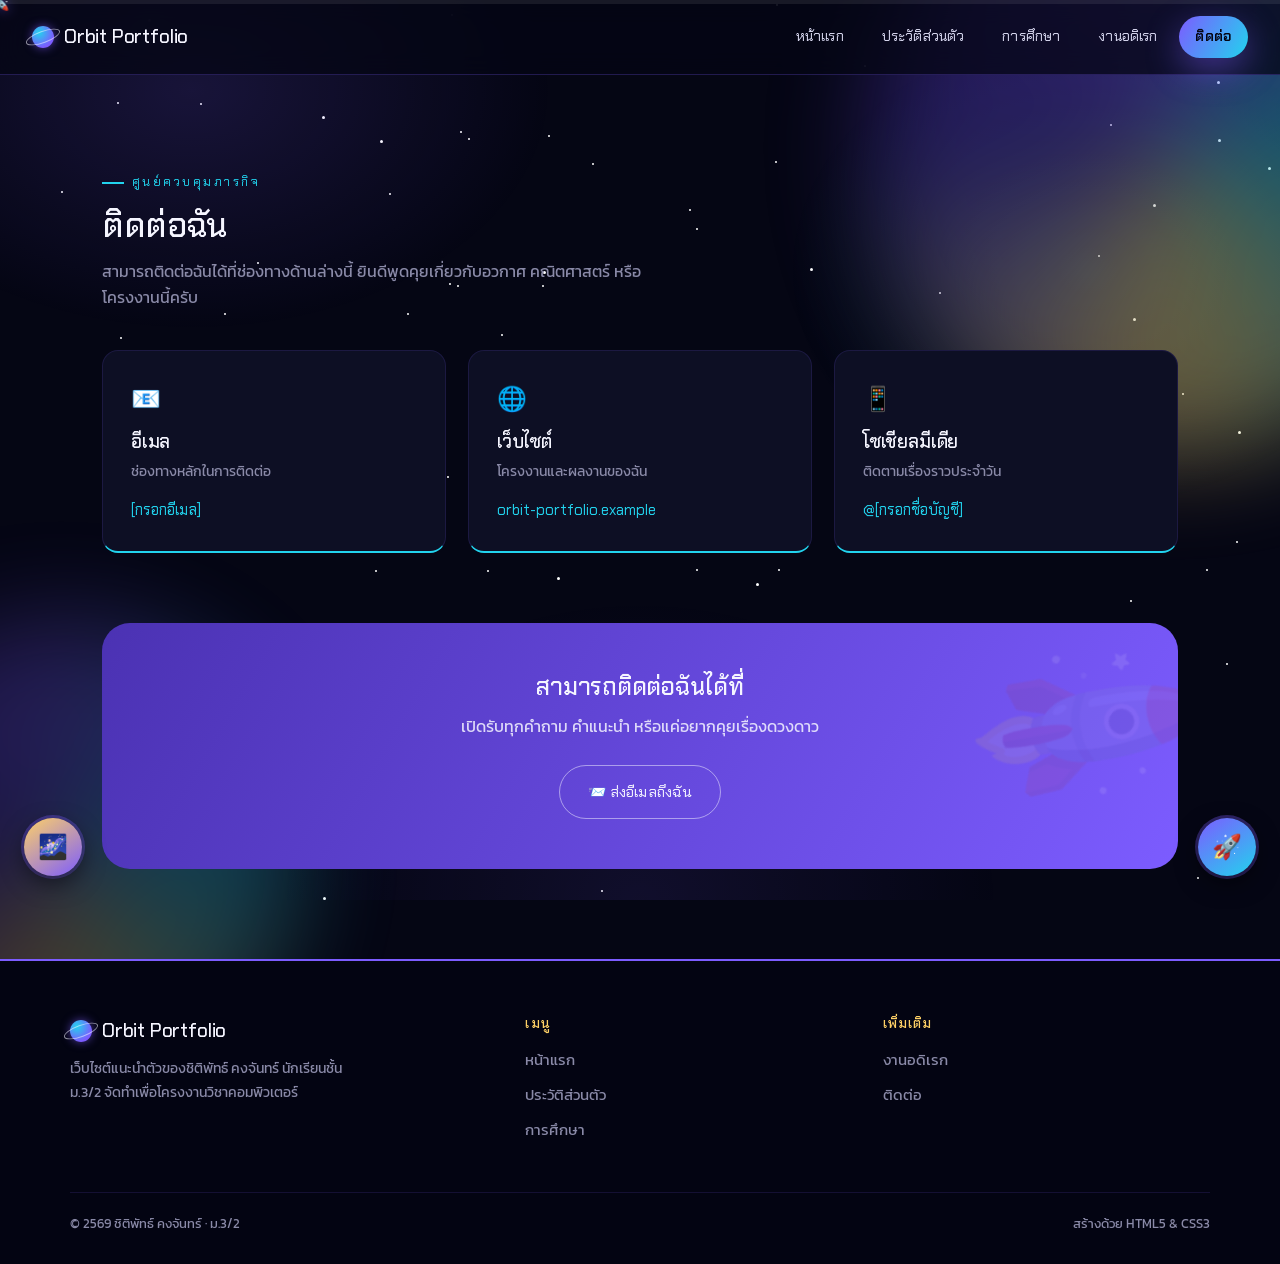
==== commit d929f08e: "Add files via upload" ====
--- a/contact.html
+++ b/contact.html
@@ -15,10 +15,15 @@
   <meta name="viewport" content="width=device-width, initial-scale=1.0">
   <title>ติดต่อ | Orbit Portfolio</title>
   <link rel="preconnect" href="https://fonts.googleapis.com">
-  <link href="https://fonts.googleapis.com/css2?family=Orbitron:wght@400..900&family=Exo+2:wght@400;500;600;700&display=swap" rel="stylesheet">
+  <link href="https://fonts.googleapis.com/css2?family=Chakra+Petch:wght@400;500;600;700&family=Kanit:wght@300;400;500;600&display=swap" rel="stylesheet">
   <link rel="stylesheet" href="style.css">
 </head>
 <body>
+
+  <div class="scroll-progress" id="scrollProgress">
+    <div class="scroll-progress-fill" id="scrollProgressFill"></div>
+    <span class="scroll-rocket" id="scrollRocket">🚀</span>
+  </div>
 
   <div class="starfield">
     <div class="stars-small"></div>
@@ -260,5 +265,71 @@
       }
     })();
   </script>
+
+  <script>
+    (function () {
+      var reduceMotion = window.matchMedia('(prefers-reduced-motion: reduce)').matches;
+
+      /* ---- scroll progress "mission trajectory" bar ---- */
+      var fill = document.getElementById('scrollProgressFill');
+      var rocket = document.getElementById('scrollRocket');
+      function updateProgress() {
+        var scrollTop = window.scrollY || document.documentElement.scrollTop;
+        var docHeight = document.documentElement.scrollHeight - document.documentElement.clientHeight;
+        var pct = docHeight > 0 ? (scrollTop / docHeight) * 100 : 0;
+        if (fill) fill.style.width = pct + '%';
+        if (rocket) rocket.style.left = pct + '%';
+      }
+      window.addEventListener('scroll', updateProgress, { passive: true });
+      window.addEventListener('resize', updateProgress);
+      updateProgress();
+
+      if (!reduceMotion) {
+        /* ---- cursor spark trail (desktop / fine pointer only) ---- */
+        if (window.matchMedia('(pointer: fine)').matches) {
+          var lastSpark = 0;
+          var sparkColors = ['var(--violet)', 'var(--cyan)', 'var(--gold)'];
+          document.addEventListener('mousemove', function (e) {
+            var now = Date.now();
+            if (now - lastSpark < 45) return;
+            lastSpark = now;
+            var spark = document.createElement('div');
+            spark.className = 'cursor-spark';
+            spark.style.background = sparkColors[Math.floor(Math.random() * sparkColors.length)];
+            spark.style.left = (e.clientX - 2) + 'px';
+            spark.style.top = (e.clientY - 2) + 'px';
+            document.body.appendChild(spark);
+            setTimeout(function () { spark.remove(); }, 900);
+          });
+        }
+
+        /* ---- 3D tilt on mission cards / contact cards ---- */
+        var tiltEls = document.querySelectorAll('.card, .contact-card');
+        tiltEls.forEach(function (el) {
+          el.addEventListener('mousemove', function (e) {
+            var rect = el.getBoundingClientRect();
+            var x = e.clientX - rect.left;
+            var y = e.clientY - rect.top;
+            var rotateX = ((y / rect.height) - 0.5) * -8;
+            var rotateY = ((x / rect.width) - 0.5) * 8;
+            el.style.transform = 'perspective(700px) rotateX(' + rotateX + 'deg) rotateY(' + rotateY + 'deg) translateY(-6px)';
+          });
+          el.addEventListener('mouseleave', function () {
+            el.style.transform = '';
+          });
+        });
+
+        /* ---- subtle nebula parallax on mouse move ---- */
+        var nebula = document.querySelector('.nebula');
+        if (nebula && window.matchMedia('(pointer: fine)').matches) {
+          document.addEventListener('mousemove', function (e) {
+            var x = (e.clientX / window.innerWidth - 0.5) * 24;
+            var y = (e.clientY / window.innerHeight - 0.5) * 24;
+            nebula.style.transform = 'translate(' + x.toFixed(1) + 'px,' + y.toFixed(1) + 'px)';
+          });
+        }
+      }
+    })();
+  </script>
 </body>
 </html>
--- a/style.css
+++ b/style.css
@@ -16,8 +16,8 @@
   --grey: #8a8aa8;
   --gold: #ffd166;
 
-  --font-display: "Orbitron", "Segoe UI", sans-serif;
-  --font-body: "Exo 2", "Segoe UI", sans-serif;
+  --font-display: "Chakra Petch", "Segoe UI", sans-serif;
+  --font-body: "Kanit", "Segoe UI", sans-serif;
 
   --radius-sm: 8px;
   --radius-md: 16px;
@@ -193,7 +193,7 @@
     radial-gradient(600px 400px at 15% 10%, var(--nebula-c1), transparent 60%),
     radial-gradient(500px 400px at 85% 30%, var(--nebula-c2), transparent 60%),
     radial-gradient(600px 500px at 50% 100%, var(--nebula-c3), transparent 60%);
-  transition: background 0.7s ease;
+  transition: background 0.7s ease, transform 0.3s ease-out;
 }
 
 /* ============ GALAXY SWIRL (spiral galaxy glow) ============ */
@@ -491,6 +491,106 @@
   transform: scale(1.03);
 }
 
+/* ============ HOLOGRAM PHOTO PROJECTION ============ */
+.holo-frame {
+  border-color: rgba(34, 211, 238, 0.55);
+  background: rgba(13, 15, 36, 0.6);
+  animation: holoRingGlow 2.8s ease-in-out infinite;
+}
+@keyframes holoRingGlow {
+  0%, 100% { box-shadow: var(--shadow-card), 0 0 16px rgba(34, 211, 238, 0.3); }
+  50%      { box-shadow: var(--shadow-card), 0 0 34px rgba(34, 211, 238, 0.6); }
+}
+
+.holo-inner {
+  position: relative;
+  width: 100%;
+  height: 100%;
+  border-radius: 50%;
+  overflow: hidden;
+}
+.holo-inner img {
+  width: 100%;
+  height: 100%;
+  object-fit: cover;
+  border-radius: 50%;
+  border: 3px solid var(--space-black);
+  filter: saturate(1.25) brightness(1.06) contrast(1.04);
+}
+.holo-scan {
+  position: absolute;
+  inset: 0;
+  pointer-events: none;
+  mix-blend-mode: overlay;
+  background: repeating-linear-gradient(
+    to bottom,
+    rgba(34, 211, 238, 0.4) 0px,
+    rgba(34, 211, 238, 0.4) 1px,
+    transparent 2px,
+    transparent 4px
+  );
+  animation: holoScanMove 2.2s linear infinite;
+}
+.holo-tint {
+  position: absolute;
+  inset: 0;
+  pointer-events: none;
+  mix-blend-mode: screen;
+  background: radial-gradient(circle at 50% 38%, rgba(34, 211, 238, 0.22), rgba(124, 92, 255, 0.14) 55%, transparent 82%);
+  animation: holoFlicker 3.4s ease-in-out infinite;
+}
+@keyframes holoScanMove {
+  from { background-position-y: 0; }
+  to   { background-position-y: 8px; }
+}
+@keyframes holoFlicker {
+  0%, 100% { opacity: 0.9; }
+  4%  { opacity: 0.55; }
+  6%  { opacity: 0.95; }
+  46% { opacity: 0.85; }
+  49% { opacity: 0.5; }
+  51% { opacity: 0.92; }
+}
+
+.holo-beam {
+  position: absolute;
+  bottom: 4px;
+  left: 50%;
+  transform: translateX(-50%);
+  width: 210px;
+  height: 250px;
+  z-index: 0;
+  pointer-events: none;
+  background: linear-gradient(to top, rgba(34, 211, 238, 0.3), rgba(34, 211, 238, 0.06) 55%, transparent 92%);
+  clip-path: polygon(38% 100%, 62% 100%, 92% 0%, 8% 0%);
+  animation: holoBeamFlicker 3.1s ease-in-out infinite;
+}
+.holo-base {
+  position: absolute;
+  bottom: -14px;
+  left: 50%;
+  transform: translateX(-50%);
+  width: 120px;
+  height: 14px;
+  border-radius: 50%;
+  z-index: 0;
+  pointer-events: none;
+  background: radial-gradient(ellipse at center, var(--cyan), transparent 72%);
+  filter: blur(2px);
+  animation: holoBasePulse 2.6s ease-in-out infinite;
+}
+@keyframes holoBeamFlicker {
+  0%, 100% { opacity: 0.85; }
+  10% { opacity: 0.5; }
+  13% { opacity: 0.9; }
+  60% { opacity: 0.7; }
+  64% { opacity: 0.95; }
+}
+@keyframes holoBasePulse {
+  0%, 100% { opacity: 0.75; width: 118px; }
+  50%      { opacity: 1;    width: 134px; }
+}
+
 .orbit-frame img {
   width: 100%;
   height: 100%;
@@ -1197,6 +1297,60 @@
 @media (max-width: 640px) {
   .theme-fab { width: 48px; height: 48px; font-size: 1.2rem; bottom: 16px; left: 16px; }
   .theme-toast { bottom: 74px; left: 16px; font-size: 0.72rem; padding: 8px 14px; }
+}
+
+/* ============ SCROLL PROGRESS (mission trajectory) ============ */
+.scroll-progress {
+  position: fixed;
+  top: 0;
+  left: 0;
+  width: 100%;
+  height: 4px;
+  z-index: 500;
+  background: rgba(245, 245, 255, 0.08);
+  pointer-events: none;
+}
+.scroll-progress-fill {
+  height: 100%;
+  width: 0%;
+  background: linear-gradient(90deg, var(--violet), var(--cyan), var(--gold));
+  transition: width 0.12s linear, background 0.6s ease;
+}
+.scroll-rocket {
+  position: absolute;
+  top: -10px;
+  left: 0%;
+  font-size: 0.95rem;
+  transform: translateX(-50%) rotate(90deg);
+  transition: left 0.12s linear;
+  filter: drop-shadow(0 0 6px var(--accent-glow));
+}
+
+/* ============ CURSOR SPARK TRAIL ============ */
+.cursor-spark {
+  position: fixed;
+  width: 4px;
+  height: 4px;
+  border-radius: 50%;
+  pointer-events: none;
+  z-index: 400;
+  opacity: 0.9;
+  animation: sparkFade 0.9s ease-out forwards;
+}
+@keyframes sparkFade {
+  to { opacity: 0; transform: scale(0.3) translateY(14px); }
+}
+
+/* ============ CARD TILT (JS-driven 3D hover) ============ */
+.card,
+.contact-card {
+  transition: transform 0.15s ease-out, box-shadow 0.25s ease;
+  will-change: transform;
+}
+
+@media (prefers-reduced-motion: reduce) {
+  .scroll-rocket,
+  .cursor-spark { display: none !important; }
 }
 
 .star-piece {
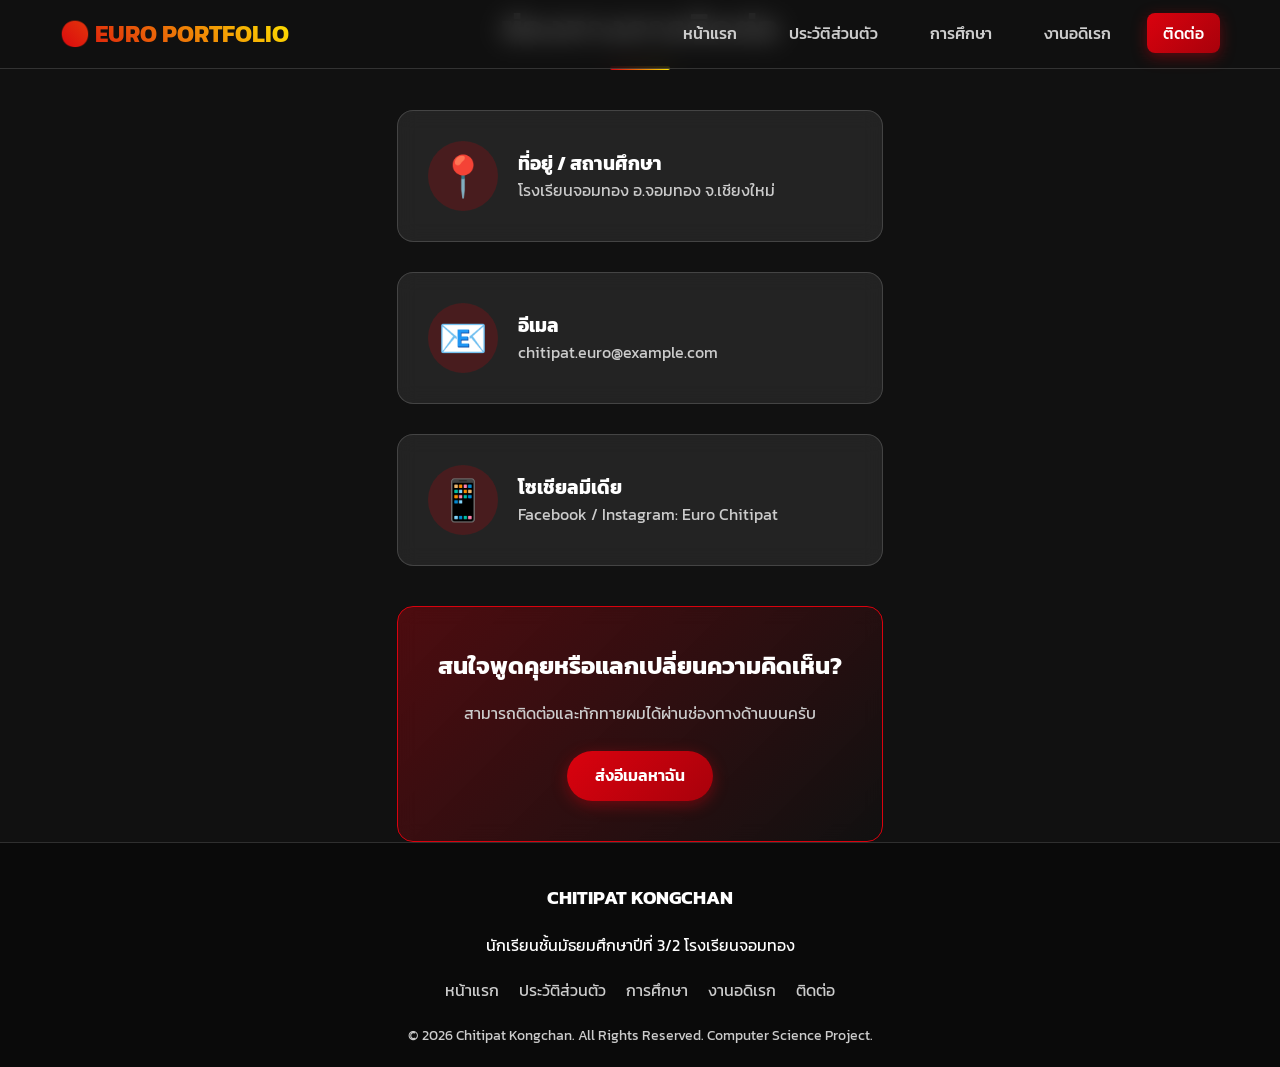
==== commit 417ef6dc: "Update contact.html" ====
--- a/contact.html
+++ b/contact.html
@@ -1,335 +1,83 @@
 <!DOCTYPE html>
 <html lang="th">
 <head>
-  <script>
-    (function () {
-      try {
-        var saved = localStorage.getItem('orbit-theme') || 'nebula';
-        document.documentElement.setAttribute('data-theme', saved);
-      } catch (e) {
-        document.documentElement.setAttribute('data-theme', 'nebula');
-      }
-    })();
-  </script>
   <meta charset="UTF-8">
   <meta name="viewport" content="width=device-width, initial-scale=1.0">
-  <title>ติดต่อ | Orbit Portfolio</title>
-  <link rel="preconnect" href="https://fonts.googleapis.com">
-  <link href="https://fonts.googleapis.com/css2?family=Chakra+Petch:wght@400;500;600;700&family=Kanit:wght@300;400;500;600&display=swap" rel="stylesheet">
+  <title>ติดต่อ | Euro Chitipat Portfolio</title>
   <link rel="stylesheet" href="style.css">
+  <link href="https://fonts.googleapis.com/css2?family=Kanit:wght@300;400;600;700&display=swap" rel="stylesheet">
 </head>
 <body>
 
-  <div class="scroll-progress" id="scrollProgress">
-    <div class="scroll-progress-fill" id="scrollProgressFill"></div>
-    <span class="scroll-rocket" id="scrollRocket">🚀</span>
-  </div>
-
-  <div class="starfield">
-    <div class="stars-small"></div>
-    <div class="stars-big"></div>
-  </div>
-  <div class="nebula"></div>
-  <div class="galaxy-swirl swirl-1"></div>
-  <div class="galaxy-swirl swirl-2"></div>
-  <div class="space-objects" aria-hidden="true">
-    <svg width="0" height="0" style="position:absolute">
-      <defs>
-        <symbol id="craft-shuttle" viewBox="0 0 240 110">
-          <path d="M10 60 C10 45 40 40 70 40 L170 40 C205 40 225 50 232 58 C225 66 205 76 170 76 L70 76 C40 76 10 71 10 60 Z"/>
-          <path d="M90 76 L60 100 L110 76 Z" opacity="0.85"/>
-          <path d="M150 40 L165 15 L180 40 Z" opacity="0.85"/>
-          <circle cx="195" cy="58" r="5" style="fill:#0b0c1e" opacity="0.8"/>
-          <circle cx="35" cy="52" r="4" style="fill:#0b0c1e" opacity="0.7"/>
-          <circle cx="47" cy="52" r="4" style="fill:#0b0c1e" opacity="0.7"/>
-        </symbol>
-        <symbol id="craft-ufo" viewBox="0 0 160 80">
-          <ellipse cx="80" cy="50" rx="72" ry="16"/>
-          <path d="M45 42 C50 20 110 20 115 42 Z" opacity="0.9"/>
-          <circle cx="30" cy="50" r="5" style="fill:#fff" opacity="0.8"/>
-          <circle cx="55" cy="54" r="5" style="fill:#fff" opacity="0.8"/>
-          <circle cx="80" cy="56" r="5" style="fill:#fff" opacity="0.8"/>
-          <circle cx="105" cy="54" r="5" style="fill:#fff" opacity="0.8"/>
-          <circle cx="130" cy="50" r="5" style="fill:#fff" opacity="0.8"/>
-        </symbol>
-        <symbol id="craft-satellite" viewBox="0 0 300 120">
-          <rect x="15" y="30" width="80" height="60" rx="6"/>
-          <g style="stroke:#0b0c1e; stroke-width:2; opacity:0.5">
-            <line x1="35" y1="30" x2="35" y2="90"/>
-            <line x1="55" y1="30" x2="55" y2="90"/>
-            <line x1="75" y1="30" x2="75" y2="90"/>
-            <line x1="15" y1="45" x2="95" y2="45"/>
-            <line x1="15" y1="60" x2="95" y2="60"/>
-            <line x1="15" y1="75" x2="95" y2="75"/>
-          </g>
-          <line x1="95" y1="60" x2="125" y2="60" stroke="currentColor" stroke-width="5"/>
-          <circle cx="150" cy="60" r="28"/>
-          <path d="M150 32 L165 10 L150 20 Z" opacity="0.85"/>
-          <line x1="175" y1="60" x2="205" y2="60" stroke="currentColor" stroke-width="5"/>
-          <rect x="205" y="30" width="80" height="60" rx="6"/>
-          <g style="stroke:#0b0c1e; stroke-width:2; opacity:0.5">
-            <line x1="225" y1="30" x2="225" y2="90"/>
-            <line x1="245" y1="30" x2="245" y2="90"/>
-            <line x1="265" y1="30" x2="265" y2="90"/>
-            <line x1="205" y1="45" x2="285" y2="45"/>
-            <line x1="205" y1="60" x2="285" y2="60"/>
-            <line x1="205" y1="75" x2="285" y2="75"/>
-          </g>
-        </symbol>
-        <symbol id="craft-station" viewBox="0 0 340 140">
-          <rect x="40" y="66" width="260" height="8" rx="4"/>
-          <rect x="150" y="45" width="50" height="50" rx="10" opacity="0.95"/>
-          <rect x="110" y="55" width="30" height="30" rx="6" opacity="0.85"/>
-          <rect x="210" y="55" width="30" height="30" rx="6" opacity="0.85"/>
-          <rect x="10" y="15" width="55" height="40" rx="4"/>
-          <rect x="10" y="85" width="55" height="40" rx="4"/>
-          <rect x="275" y="15" width="55" height="40" rx="4"/>
-          <rect x="275" y="85" width="55" height="40" rx="4"/>
-          <g style="stroke:#0b0c1e; stroke-width:1.5; opacity:0.5">
-            <line x1="24" y1="15" x2="24" y2="55"/><line x1="38" y1="15" x2="38" y2="55"/><line x1="52" y1="15" x2="52" y2="55"/>
-            <line x1="10" y1="28" x2="65" y2="28"/><line x1="10" y1="42" x2="65" y2="42"/>
-            <line x1="24" y1="85" x2="24" y2="125"/><line x1="38" y1="85" x2="38" y2="125"/><line x1="52" y1="85" x2="52" y2="125"/>
-            <line x1="10" y1="98" x2="65" y2="98"/><line x1="10" y1="112" x2="65" y2="112"/>
-            <line x1="289" y1="15" x2="289" y2="55"/><line x1="303" y1="15" x2="303" y2="55"/><line x1="317" y1="15" x2="317" y2="55"/>
-            <line x1="275" y1="28" x2="330" y2="28"/><line x1="275" y1="42" x2="330" y2="42"/>
-            <line x1="289" y1="85" x2="289" y2="125"/><line x1="303" y1="85" x2="303" y2="125"/><line x1="317" y1="85" x2="317" y2="125"/>
-            <line x1="275" y1="98" x2="330" y2="98"/><line x1="275" y1="112" x2="330" y2="112"/>
-          </g>
-        </symbol>
-        <symbol id="craft-rocket" viewBox="0 0 100 220">
-          <path d="M50 4 C30 34 24 70 24 96 L76 96 C76 70 70 34 50 4 Z" opacity="0.95"/>
-          <rect x="24" y="96" width="52" height="70" rx="14"/>
-          <circle cx="50" cy="120" r="13" style="fill:#0b0c1e" opacity="0.85"/>
-          <circle cx="50" cy="120" r="9" style="fill:#ffffff" opacity="0.9"/>
-          <path d="M24 150 L4 200 L24 178 Z"/>
-          <path d="M76 150 L96 200 L76 178 Z"/>
-          <path d="M36 166 L50 206 L64 166 Z" opacity="0.85"/>
-        </symbol>
-      </defs>
-    </svg>
-
-    <svg class="obj craft-shuttle-el" viewBox="0 0 240 110"><use href="#craft-shuttle"></use></svg>
-    <svg class="obj craft-ufo-el" viewBox="0 0 160 80"><use href="#craft-ufo"></use></svg>
-    <svg class="obj craft-sat-el" viewBox="0 0 300 120"><use href="#craft-satellite"></use></svg>
-    <svg class="obj craft-station-el" viewBox="0 0 340 140"><use href="#craft-station"></use></svg>
-    <svg class="obj craft-rocket-el" viewBox="0 0 100 220"><use href="#craft-rocket"></use></svg>
-    <span class="obj comet">☄️</span>
-    <span class="obj planet">🪐</span>
-  </div>
-
-  <header>
-    <nav class="navbar">
-      <a href="index.html" class="brand"><span class="planet-mark"></span> Orbit Portfolio</a>
-      <button class="nav-toggle" id="navToggle" aria-label="เปิดเมนู">☰</button>
-      <ul class="nav-links" id="navLinks">
-        <li><a href="index.html">หน้าแรก</a></li>
-        <li><a href="profile.html">ประวัติส่วนตัว</a></li>
-        <li><a href="education.html">การศึกษา</a></li>
-        <li><a href="hobby.html">งานอดิเรก</a></li>
-        <li><a href="contact.html" class="active">ติดต่อ</a></li>
-      </ul>
-    </nav>
+  <header class="navbar">
+    <div class="nav-container">
+      <div class="logo">
+        <span>⚽ EURO PORTFOLIO</span>
+      </div>
+      <nav>
+        <ul class="nav-menu">
+          <li><a href="index.html" class="nav-link">หน้าแรก</a></li>
+          <li><a href="profile.html" class="nav-link">ประวัติส่วนตัว</a></li>
+          <li><a href="education.html" class="nav-link">การศึกษา</a></li>
+          <li><a href="hobby.html" class="nav-link">งานอดิเรก</a></li>
+          <li><a href="contact.html" class="nav-link active">ติดต่อ</a></li>
+        </ul>
+      </nav>
+    </div>
   </header>
 
-  <main>
-    <section class="section">
-      <span class="eyebrow">ศูนย์ควบคุมภารกิจ</span>
-      <h1 style="margin-top:14px; font-size:2.1rem;">ติดต่อฉัน</h1>
-      <p style="color:var(--grey); max-width:560px; margin-top:12px;">
-        สามารถติดต่อฉันได้ที่ช่องทางด้านล่างนี้ ยินดีพูดคุยเกี่ยวกับอวกาศ
-        คณิตศาสตร์ หรือโครงงานนี้ครับ
-      </p>
+  <main class="container">
+    <h1 class="section-title">ช่องทางการติดต่อ</h1>
 
-      <div class="contact-grid">
-        <div class="contact-card fade-up">
-          <div class="icon">📧</div>
-          <h3>อีเมล</h3>
-          <p style="color:var(--grey); font-size:0.9rem; margin:8px 0 12px;">ช่องทางหลักในการติดต่อ</p>
-          <a class="link" href="mailto:[กรอกอีเมล]">[กรอกอีเมล]</a>
-        </div>
-        <div class="contact-card fade-up delay-1">
-          <div class="icon">🌐</div>
-          <h3>เว็บไซต์</h3>
-          <p style="color:var(--grey); font-size:0.9rem; margin:8px 0 12px;">โครงงานและผลงานของฉัน</p>
-          <a class="link" href="index.html">orbit-portfolio.example</a>
-        </div>
-        <div class="contact-card fade-up delay-2">
-          <div class="icon">📱</div>
-          <h3>โซเชียลมีเดีย</h3>
-          <p style="color:var(--grey); font-size:0.9rem; margin:8px 0 12px;">ติดตามเรื่องราวประจำวัน</p>
-          <a class="link" href="#">@[กรอกชื่อบัญชี]</a>
+    <div class="contact-grid">
+      <div class="glass-card contact-card">
+        <div class="contact-icon">📍</div>
+        <div>
+          <h3>ที่อยู่ / สถานศึกษา</h3>
+          <p style="color: var(--text-muted);">โรงเรียนจอมทอง อ.จอมทอง จ.เชียงใหม่</p>
         </div>
       </div>
 
-      <div class="cta-band fade-up">
-        <h2>สามารถติดต่อฉันได้ที่</h2>
-        <p>เปิดรับทุกคำถาม คำแนะนำ หรือแค่อยากคุยเรื่องดวงดาว</p>
-        <a href="mailto:[กรอกอีเมล]" class="btn btn-ghost">📨 ส่งอีเมลถึงฉัน</a>
+      <div class="glass-card contact-card">
+        <div class="contact-icon">📧</div>
+        <div>
+          <h3>อีเมล</h3>
+          <p style="color: var(--text-muted);">chitipat.euro@example.com</p>
+        </div>
       </div>
-    </section>
+
+      <div class="glass-card contact-card">
+        <div class="contact-icon">📱</div>
+        <div>
+          <h3>โซเชียลมีเดีย</h3>
+          <p style="color: var(--text-muted);">Facebook / Instagram: Euro Chitipat</p>
+        </div>
+      </div>
+    </div>
+
+    <div class="glass-card cta-box">
+      <h2>สนใจพูดคุยหรือแลกเปลี่ยนความคิดเห็น?</h2>
+      <p style="color: var(--text-muted); margin: 15px 0 25px;">สามารถติดต่อและทักทายผมได้ผ่านช่องทางด้านบนครับ</p>
+      <a href="mailto:chitipat.euro@example.com" class="btn btn-primary">ส่งอีเมลหาฉัน</a>
+    </div>
   </main>
 
-  <footer>
-    <div class="footer-inner">
-      <div class="footer-brand">
-        <a href="index.html" class="brand"><span class="planet-mark"></span> Orbit Portfolio</a>
-        <p>เว็บไซต์แนะนำตัวของชิติพัทธ์ คงจันทร์ นักเรียนชั้น ม.3/2 จัดทำเพื่อโครงงานวิชาคอมพิวเตอร์</p>
+  <footer class="footer">
+    <div class="container footer-container">
+      <h3>CHITIPAT KONGCHAN</h3>
+      <p>นักเรียนชั้นมัธยมศึกษาปีที่ 3/2 โรงเรียนจอมทอง</p>
+      <div class="footer-links">
+        <a href="index.html">หน้าแรก</a>
+        <a href="profile.html">ประวัติส่วนตัว</a>
+        <a href="education.html">การศึกษา</a>
+        <a href="hobby.html">งานอดิเรก</a>
+        <a href="contact.html">ติดต่อ</a>
       </div>
-      <div class="footer-col">
-        <h4>เมนู</h4>
-        <ul>
-          <li><a href="index.html">หน้าแรก</a></li>
-          <li><a href="profile.html">ประวัติส่วนตัว</a></li>
-          <li><a href="education.html">การศึกษา</a></li>
-        </ul>
+      <div class="copyright">
+        &copy; 2026 Chitipat Kongchan. All Rights Reserved. Computer Science Project.
       </div>
-      <div class="footer-col">
-        <h4>เพิ่มเติม</h4>
-        <ul>
-          <li><a href="hobby.html">งานอดิเรก</a></li>
-          <li><a href="contact.html">ติดต่อ</a></li>
-        </ul>
-      </div>
-    </div>
-    <div class="footer-bottom">
-      <span>© 2569 ชิติพัทธ์ คงจันทร์ · ม.3/2</span>
-      <span>สร้างด้วย HTML5 &amp; CSS3</span>
     </div>
   </footer>
 
-  <button class="launch-fab" id="launchFab" title="ปล่อยจรวด!" aria-label="ปล่อยจรวด">🚀</button>
-  <div class="launch-flash" id="launchFlash">BLAST OFF! 🚀</div>
-
-  <button class="theme-fab" id="themeFab" title="เปลี่ยนธีมกาแล็กซี่" aria-label="เปลี่ยนธีม">🌌</button>
-  <div class="theme-toast" id="themeToast"></div>
-
-  <script>
-    const navToggle = document.getElementById('navToggle');
-    const navLinks = document.getElementById('navLinks');
-    navToggle.addEventListener('click', () => navLinks.classList.toggle('open'));
-
-    const launchFab = document.getElementById('launchFab');
-    const launchFlash = document.getElementById('launchFlash');
-    const reduceMotion = window.matchMedia('(prefers-reduced-motion: reduce)').matches;
-
-    launchFab.addEventListener('click', () => {
-      launchFlash.classList.remove('show');
-      void launchFlash.offsetWidth;
-      launchFlash.classList.add('show');
-
-      if (!reduceMotion) {
-        const colors = ['#7C5CFF', '#22D3EE', '#FFD166', '#ffffff'];
-        for (let i = 0; i < 28; i++) {
-          const piece = document.createElement('div');
-          piece.className = 'star-piece';
-          piece.style.left = Math.random() * 100 + 'vw';
-          piece.style.background = colors[Math.floor(Math.random() * colors.length)];
-          piece.style.animationDuration = (1.6 + Math.random() * 1.4) + 's';
-          piece.style.borderRadius = Math.random() > 0.5 ? '50%' : '2px';
-          document.body.appendChild(piece);
-          setTimeout(() => piece.remove(), 3200);
-        }
-      }
-    });
-  </script>
-
-  <script>
-    (function () {
-      var themeOrder = ['nebula', 'galaxy', 'aurora', 'solar'];
-      var themeNames = {
-        nebula: '🟣 Nebula Violet',
-        galaxy: '💗 Galaxy Pink',
-        aurora: '🟢 Aurora Green',
-        solar: '🟠 Solar Gold'
-      };
-      var themeFab = document.getElementById('themeFab');
-      var themeToast = document.getElementById('themeToast');
-      var toastTimer;
-
-      if (themeFab) {
-        themeFab.addEventListener('click', function () {
-          var current = document.documentElement.getAttribute('data-theme') || 'nebula';
-          var next = themeOrder[(themeOrder.indexOf(current) + 1) % themeOrder.length];
-          document.documentElement.setAttribute('data-theme', next);
-          try { localStorage.setItem('orbit-theme', next); } catch (e) {}
-
-          if (themeToast) {
-            themeToast.textContent = themeNames[next];
-            themeToast.classList.add('show');
-            clearTimeout(toastTimer);
-            toastTimer = setTimeout(function () {
-              themeToast.classList.remove('show');
-            }, 1800);
-          }
-        });
-      }
-    })();
-  </script>
-
-  <script>
-    (function () {
-      var reduceMotion = window.matchMedia('(prefers-reduced-motion: reduce)').matches;
-
-      /* ---- scroll progress "mission trajectory" bar ---- */
-      var fill = document.getElementById('scrollProgressFill');
-      var rocket = document.getElementById('scrollRocket');
-      function updateProgress() {
-        var scrollTop = window.scrollY || document.documentElement.scrollTop;
-        var docHeight = document.documentElement.scrollHeight - document.documentElement.clientHeight;
-        var pct = docHeight > 0 ? (scrollTop / docHeight) * 100 : 0;
-        if (fill) fill.style.width = pct + '%';
-        if (rocket) rocket.style.left = pct + '%';
-      }
-      window.addEventListener('scroll', updateProgress, { passive: true });
-      window.addEventListener('resize', updateProgress);
-      updateProgress();
-
-      if (!reduceMotion) {
-        /* ---- cursor spark trail (desktop / fine pointer only) ---- */
-        if (window.matchMedia('(pointer: fine)').matches) {
-          var lastSpark = 0;
-          var sparkColors = ['var(--violet)', 'var(--cyan)', 'var(--gold)'];
-          document.addEventListener('mousemove', function (e) {
-            var now = Date.now();
-            if (now - lastSpark < 45) return;
-            lastSpark = now;
-            var spark = document.createElement('div');
-            spark.className = 'cursor-spark';
-            spark.style.background = sparkColors[Math.floor(Math.random() * sparkColors.length)];
-            spark.style.left = (e.clientX - 2) + 'px';
-            spark.style.top = (e.clientY - 2) + 'px';
-            document.body.appendChild(spark);
-            setTimeout(function () { spark.remove(); }, 900);
-          });
-        }
-
-        /* ---- 3D tilt on mission cards / contact cards ---- */
-        var tiltEls = document.querySelectorAll('.card, .contact-card');
-        tiltEls.forEach(function (el) {
-          el.addEventListener('mousemove', function (e) {
-            var rect = el.getBoundingClientRect();
-            var x = e.clientX - rect.left;
-            var y = e.clientY - rect.top;
-            var rotateX = ((y / rect.height) - 0.5) * -8;
-            var rotateY = ((x / rect.width) - 0.5) * 8;
-            el.style.transform = 'perspective(700px) rotateX(' + rotateX + 'deg) rotateY(' + rotateY + 'deg) translateY(-6px)';
-          });
-          el.addEventListener('mouseleave', function () {
-            el.style.transform = '';
-          });
-        });
-
-        /* ---- subtle nebula parallax on mouse move ---- */
-        var nebula = document.querySelector('.nebula');
-        if (nebula && window.matchMedia('(pointer: fine)').matches) {
-          document.addEventListener('mousemove', function (e) {
-            var x = (e.clientX / window.innerWidth - 0.5) * 24;
-            var y = (e.clientY / window.innerHeight - 0.5) * 24;
-            nebula.style.transform = 'translate(' + x.toFixed(1) + 'px,' + y.toFixed(1) + 'px)';
-          });
-        }
-      }
-    })();
-  </script>
 </body>
 </html>
--- a/style.css
+++ b/style.css
@@ -1,1439 +1,527 @@
-/* ============================================
-   ORBIT PORTFOLIO — style.css
-   Theme: Minimal Space / Solar System
-   ============================================ */
-
+/* ==========================================================================
+   Global Resets & Variables
+   ========================================================================== */
 :root {
-  --space-black: #050614;
-  --card: #0d0f24;
-  --card-2: #12152f;
-  --violet: #7c5cff;
-  --violet-dark: #4b32b3;
-  --cyan: #22d3ee;
-  --accent-glow: rgba(124, 92, 255, 0.45);
-  --white: #f5f5ff;
-  --off-white: #d8d8f0;
-  --grey: #8a8aa8;
-  --gold: #ffd166;
-
-  --font-display: "Chakra Petch", "Segoe UI", sans-serif;
-  --font-body: "Kanit", "Segoe UI", sans-serif;
-
+  --primary-red: #da020e;
+  --secondary-red: #a8010b;
+  --accent-gold: #ffe600;
+  --dark-bg: #111111;
+  --card-bg: rgba(255, 255, 255, 0.08);
+  --card-border: rgba(255, 255, 255, 0.15);
+  --text-main: #ffffff;
+  --text-muted: #cccccc;
+  --font-family: 'Kanit', -apple-system, BlinkMacSystemFont, "Segoe UI", Roboto, sans-serif;
+  --transition: all 0.3s cubic-bezier(0.25, 0.8, 0.25, 1);
   --radius-sm: 8px;
   --radius-md: 16px;
-  --radius-lg: 28px;
-
-  --shadow-card: 0 10px 30px rgba(0, 0, 0, 0.6);
-  --shadow-accent: 0 12px 34px var(--accent-glow);
-
-  /* default theme = nebula */
-  --nebula-c1: rgba(124, 92, 255, 0.16);
-  --nebula-c2: rgba(34, 211, 238, 0.12);
-  --nebula-c3: rgba(124, 92, 255, 0.1);
-}
-
-/* ============================================
-   THEME VARIANTS — สลับสีธีมกาแล็กซี่
-   ============================================ */
-[data-theme="nebula"] {
-  --violet: #7c5cff;
-  --violet-dark: #4b32b3;
-  --cyan: #22d3ee;
-  --gold: #ffd166;
-  --accent-glow: rgba(124, 92, 255, 0.45);
-  --nebula-c1: rgba(124, 92, 255, 0.16);
-  --nebula-c2: rgba(34, 211, 238, 0.12);
-  --nebula-c3: rgba(124, 92, 255, 0.1);
-}
-
-[data-theme="galaxy"] {
-  --violet: #e055f0;
-  --violet-dark: #8b1fa8;
-  --cyan: #ff6fb0;
-  --gold: #ffb454;
-  --accent-glow: rgba(224, 85, 240, 0.45);
-  --nebula-c1: rgba(224, 85, 240, 0.2);
-  --nebula-c2: rgba(255, 111, 176, 0.15);
-  --nebula-c3: rgba(139, 31, 168, 0.16);
-}
-
-[data-theme="aurora"] {
-  --violet: #2fe6a4;
-  --violet-dark: #0d8a63;
-  --cyan: #22d3ee;
-  --gold: #baff5c;
-  --accent-glow: rgba(47, 230, 164, 0.4);
-  --nebula-c1: rgba(47, 230, 164, 0.18);
-  --nebula-c2: rgba(34, 211, 238, 0.14);
-  --nebula-c3: rgba(186, 255, 92, 0.1);
-}
-
-[data-theme="solar"] {
-  --violet: #ff8a3d;
-  --violet-dark: #c2410c;
-  --cyan: #ffcf4d;
-  --gold: #fff08a;
-  --accent-glow: rgba(255, 138, 61, 0.45);
-  --nebula-c1: rgba(255, 138, 61, 0.2);
-  --nebula-c2: rgba(255, 207, 77, 0.14);
-  --nebula-c3: rgba(194, 65, 12, 0.14);
+  --radius-lg: 24px;
 }
 
 * {
-  box-sizing: border-box;
   margin: 0;
   padding: 0;
-}
-
-html {
-  scroll-behavior: smooth;
+  box-sizing: border-box;
 }
 
 body {
-  background: var(--space-black);
-  color: var(--off-white);
-  font-family: var(--font-body);
-  line-height: 1.65;
-  overflow-x: hidden;
-  position: relative;
-}
-
-img {
-  max-width: 100%;
-  display: block;
+  font-family: var(--font-family);
+  background-color: var(--dark-bg);
+  color: var(--text-main);
+  line-height: 1.6;
+  min-height: 100vh;
+  display: flex;
+  flex-direction: column;
+  /* พื้นหลังทีมแมนยูปี 2008 หน้าถ้วยรางวัล */
+  background-image: linear-gradient(rgba(17, 17, 17, 0.88), rgba(17, 17, 17, 0.92)),
+                    url('https://images.unsplash.com/photo-1508098682722-e99c43a406b2?auto=format&fit=crop&w=1920&q=80');
+  background-size: cover;
+  background-position: center;
+  background-attachment: fixed;
+}
+
+main {
+  flex: 1;
+  padding-top: 100px;
+  padding-bottom: 60px;
 }
 
 a {
+  text-decoration: none;
   color: inherit;
-  text-decoration: none;
-}
-
-h1, h2, h3, h4 {
-  font-family: var(--font-display);
-  font-weight: 500;
-  letter-spacing: -0.01em;
-  line-height: 1.15;
-  color: var(--white);
-}
-
-.eyebrow {
-  display: inline-flex;
-  align-items: center;
-  gap: 8px;
-  font-family: var(--font-display);
-  font-size: 0.78rem;
-  letter-spacing: 0.2em;
-  text-transform: uppercase;
-  color: var(--cyan);
-}
-.eyebrow::before {
-  content: "";
-  width: 22px;
-  height: 2px;
-  background: var(--cyan);
-  display: inline-block;
-}
-
-.section {
-  max-width: 1140px;
-  margin: 0 auto;
-  padding: 90px 32px;
-  position: relative;
-}
-
-.section-tight {
-  padding: 60px 32px;
-}
-
-/* ============ STARFIELD (fixed, whole site) ============ */
-.starfield {
-  position: fixed;
-  inset: 0;
-  z-index: -2;
-  background: var(--space-black);
-  overflow: hidden;
-  pointer-events: none;
-}
-.stars-small,
-.stars-big {
-  position: absolute;
-  top: 0;
-  left: 0;
-  width: 2px;
-  height: 2px;
-  background: transparent;
-  border-radius: 50%;
-}
-.stars-small {
-  box-shadow: 1309px 228px #fff, 51px 1518px #fff, 563px 501px #fff, 457px 285px #fff, 1508px 209px #fff, 1385px 1516px #fff, 1827px 1116px #fff, 178px 1209px #fff, 864px 65px #fff, 61px 191px #fff, 447px 476px #fff, 1034px 1232px #fff, 54px 1149px #fff, 407px 1466px #fff, 1330px 1436px #fff, 1116px 859px #fff, 451px 919px #fff, 1206px 569px #fff, 1657px 1780px #fff, 13px 1554px #fff, 1650px 326px #fff, 1429px 865px #fff, 696px 569px #fff, 318px 440px #fff, 1960px 1563px #fff, 689px 209px #fff, 189px 778px #fff, 198px 735px #fff, 1735px 704px #fff, 1236px 541px #fff, 1652px 88px #fff, 1494px 940px #fff, 1098px 255px #fff, 1992px 1888px #fff, 775px 161px #fff, 1130px 600px #fff, 1698px 1287px #fff, 1266px 1813px #fff, 1764px 740px #fff, 1182px 393px #fff, 1442px 142px #fff, 93px 1354px #fff, 466px 1583px #fff, 592px 163px #fff, 1751px 476px #fff, 1774px 206px #fff, 778px 569px #fff, 928px 1301px #fff, 1708px 747px #fff, 333px 758px #fff, 727px 429px #fff, 1372px 546px #fff, 1437px 1918px #fff, 1399px 1327px #fff, 146px 1247px #fff, 1300px 350px #fff, 1093px 1493px #fff, 501px 334px #fff, 946px 777px #fff, 552px 1895px #fff, 1310px 1409px #fff, 1140px 449px #fff, 1402px 664px #fff, 1726px 1573px #fff, 1589px 114px #fff, 469px 1683px #fff, 65px 1648px #fff, 646px 821px #fff, 548px 135px #fff, 432px 1870px #fff, 1931px 1161px #fff, 1794px 1470px #fff, 644px 435px #fff, 1342px 1022px #fff, 810px 1811px #fff, 1872px 1316px #fff, 939px 292px #fff, 542px 285px #fff, 505px 1525px #fff, 1149px 1103px #fff, 538px 1529px #fff, 1197px 877px #fff, 1838px 1195px #fff, 817px 741px #fff, 449px 283px #fff, 1043px 1010px #fff, 186px 1547px #fff, 96px 1763px #fff, 224px 313px #fff, 1285px 327px #fff, 1622px 1393px #fff, 864px 1221px #fff, 130px 788px #fff, 781px 1220px #fff, 958px 1083px #fff, 514px 1988px #fff, 1133px 1762px #fff, 1930px 23px #fff, 1393px 1476px #fff, 234px 1396px #fff, 1812px 1099px #fff, 1537px 546px #fff, 1574px 1312px #fff, 696px 228px #fff, 601px 890px #fff, 323px 929px #fff, 6px 1953px #fff, 1478px 1793px #fff, 1473px 539px #fff, 1990px 1025px #fff, 1560px 365px #fff, 1039px 1869px #fff, 217px 1782px #fff, 1280px 611px #fff, 1723px 1308px #fff, 1039px 1247px #fff, 407px 313px #fff, 765px 1561px #fff, 330px 1104px #fff, 1952px 1594px #fff, 1889px 1086px #fff, 1881px 1px #fff, 1226px 663px #fff, 1000px 39px #fff, 229px 1902px #fff, 743px 1799px #fff, 1703px 1652px #fff, 629px 490px #fff, 118px 493px #fff, 1798px 1161px #fff, 1939px 161px #fff, 175px 1498px #fff, 995px 1671px #fff, 141px 1557px #fff, 1090px 1568px #fff, 257px 262px #fff, 1351px 973px #fff, 1939px 1125px #fff, 338px 542px #fff, 1080px 1786px #fff, 1242px 866px #fff, 1975px 433px #fff, 1902px 1104px #fff, 1546px 1494px #fff, 1412px 411px #fff, 1460px 638px #fff, 817px 1375px #fff, 1330px 764px #fff, 897px 1842px #fff, 1059px 924px #fff, 247px 507px #fff, 460px 131px #fff, 692px 43px #fff, 1204px 1134px #fff, 471px 1205px #fff, 451px 14px #fff, 145px 1449px #fff, 1292px 120px #fff, 468px 138px #fff, 1854px 64px #fff, 1760px 676px #fff, 145px 1052px #fff, 487px 570px #fff, 1370px 994px #fff, 438px 1104px #fff, 270px 1481px #fff, 1915px 1807px #fff, 1169px 1180px #fff, 968px 497px #fff, 1606px 968px #fff, 1653px 833px #fff, 389px 193px #fff, 198px 1349px #fff, 882px 725px #fff, 867px 841px #fff, 956px 1769px #fff, 1493px 110px #fff, 1379px 1338px #fff, 1323px 201px #fff, 124px 824px #fff, 1491px 694px #fff, 1639px 1764px #fff, 223px 509px #fff, 392px 389px #fff, 1098px 918px #fff, 287px 864px #fff, 375px 570px #fff, 947px 511px #fff, 1790px 1890px #fff, 154px 907px #fff, 1654px 1764px #fff, 1753px 1127px #fff, 200px 103px #fff, 1335px 1107px #fff, 1712px 30px #fff, 1984px 191px #fff, 1897px 1543px #fff, 1738px 484px #fff, 340px 832px #fff, 994px 985px #fff, 437px 1770px #fff, 821px 1848px #fff, 120px 337px #fff, 776px 4px #fff, 799px 543px #fff, 1897px 1605px #fff, 1607px 931px #fff, 584px 866px #fff, 1426px 1960px #fff, 1496px 1604px #fff, 1138px 1355px #fff, 1471px 996px #fff, 317px 388px #fff, 607px 445px #fff, 1983px 119px #fff, 1186px 1506px #fff, 1110px 124px #fff, 1531px 642px #fff, 117px 102px #fff, 1196px 976px #fff;
-  animation: twinkle 5s ease-in-out infinite alternate, driftDown 140s linear infinite;
-}
-.stars-big {
-  width: 3px;
-  height: 3px;
-  box-shadow: 1029px 1882px #fff, 1746px 1087px #fff, 322px 116px #fff, 1967px 1040px #fff, 164px 1743px #fff, 380px 140px #fff, 1218px 139px #fff, 1382px 1765px #fff, 481px 826px #fff, 245px 1928px #fff, 1823px 1166px #fff, 504px 1185px #fff, 1217px 81px #fff, 1268px 167px #fff, 858px 1346px #fff, 1195px 1157px #fff, 1070px 647px #fff, 1914px 534px #fff, 418px 1371px #fff, 1466px 643px #fff, 488px 543px #fff, 810px 268px #fff, 1375px 1321px #fff, 614px 936px #fff, 647px 1902px #fff, 1539px 1916px #fff, 148px 19px #fff, 938px 1272px #fff, 1153px 204px #fff, 150px 1101px #fff, 436px 1036px #fff, 543px 271px #fff, 1911px 714px #fff, 1804px 140px #fff, 1800px 500px #fff, 756px 583px #fff, 323px 897px #fff, 1707px 1112px #fff, 1440px 619px #fff, 1252px 1652px #fff, 1339px 1083px #fff, 16px 1367px #fff, 1673px 1135px #fff, 613px 1908px #fff, 1358px 212px #fff, 1922px 1798px #fff, 275px 541px #fff, 236px 1822px #fff, 219px 1520px #fff, 1133px 318px #fff, 557px 577px #fff, 1238px 431px #fff, 1469px 702px #fff, 416px 1407px #fff, 1298px 1746px #fff, 540px 1035px #fff, 1000px 514px #fff, 1854px 1859px #fff, 1732px 104px #fff, 189px 1299px #fff;
-  animation: twinkle 3.2s ease-in-out infinite alternate, driftDown 90s linear infinite;
-}
-@keyframes twinkle {
-  0% { opacity: 0.35; }
-  100% { opacity: 1; }
-}
-@keyframes driftDown {
-  from { transform: translateY(0); }
-  to { transform: translateY(600px); }
-}
-
-/* nebula glow washes */
-.nebula {
-  position: fixed;
-  inset: 0;
-  z-index: -1;
-  pointer-events: none;
-  background:
-    radial-gradient(600px 400px at 15% 10%, var(--nebula-c1), transparent 60%),
-    radial-gradient(500px 400px at 85% 30%, var(--nebula-c2), transparent 60%),
-    radial-gradient(600px 500px at 50% 100%, var(--nebula-c3), transparent 60%);
-  transition: background 0.7s ease, transform 0.3s ease-out;
-}
-
-/* ============ GALAXY SWIRL (spiral galaxy glow) ============ */
-.galaxy-swirl {
-  position: fixed;
-  z-index: -1;
-  pointer-events: none;
-  border-radius: 50%;
-  filter: blur(50px);
-  opacity: 0.4;
-  background: conic-gradient(from 0deg, var(--violet), var(--cyan), var(--gold), var(--violet-dark), var(--violet));
-  transition: background 0.7s ease;
-}
-.galaxy-swirl.swirl-1 {
-  top: -18%;
-  right: -16%;
-  width: 620px;
-  height: 620px;
-  animation: swirlSpin 70s linear infinite;
-}
-.galaxy-swirl.swirl-2 {
-  bottom: -22%;
-  left: -14%;
-  width: 480px;
-  height: 480px;
-  opacity: 0.28;
-  animation: swirlSpin 95s linear infinite reverse;
-}
-@keyframes swirlSpin {
-  from { transform: rotate(0deg); }
-  to { transform: rotate(360deg); }
-}
-
-/* ============ SPACE OBJECTS (drifting craft, station, ufo, comets) ============ */
-.space-objects {
-  position: fixed;
-  inset: 0;
-  z-index: -1;
-  overflow: hidden;
-  pointer-events: none;
-}
-.space-objects .obj {
-  position: absolute;
-  left: -18%;
-  height: auto;
-  opacity: 0;
-  fill: currentColor;
-  filter: drop-shadow(0 0 10px var(--accent-glow));
-  animation-timing-function: linear;
-  animation-iteration-count: infinite;
-  transition: color 0.6s ease;
-}
-.space-objects .obj.craft-shuttle-el { top: 14%; width: 130px; color: var(--off-white); animation-name: driftAcross; animation-duration: 46s; animation-delay: 1s; }
-.space-objects .obj.craft-ufo-el     { top: 27%; width: 92px;  color: var(--violet);     animation-name: driftAcross; animation-duration: 38s; animation-delay: 6s; }
-.space-objects .obj.craft-sat-el     { top: 44%; width: 150px; color: var(--gold);       animation-name: driftAcross; animation-duration: 58s; animation-delay: 14s; }
-.space-objects .obj.craft-station-el { top: 66%; width: 190px; color: var(--cyan);       animation-name: driftAcross; animation-duration: 74s; animation-delay: 24s; }
-.space-objects .obj.craft-rocket-el  { top: 82%; width: 46px;  color: var(--violet);     animation-name: driftAcrossRocket; animation-duration: 32s; animation-delay: 10s; }
-.space-objects .obj.comet  { top: 20%; font-size: 1.4rem; filter: none; animation-name: driftAcross; animation-duration: 26s; animation-delay: 4s; }
-.space-objects .obj.planet { top: 56%; font-size: 1.6rem; filter: none; animation-name: driftAcross; animation-duration: 50s; animation-delay: 20s; }
-
-@keyframes driftAcross {
-  0%   { left: -18%; transform: translateY(0) rotate(-3deg); opacity: 0; }
-  8%   { opacity: 0.55; }
-  50%  { transform: translateY(-34px) rotate(3deg); }
-  92%  { opacity: 0.55; }
-  100% { left: 112%; transform: translateY(0) rotate(-3deg); opacity: 0; }
-}
-@keyframes driftAcrossRocket {
-  0%   { left: -18%; transform: translateY(0) rotate(35deg); opacity: 0; }
-  8%   { opacity: 0.55; }
-  50%  { transform: translateY(-34px) rotate(35deg); }
-  92%  { opacity: 0.55; }
-  100% { left: 112%; transform: translateY(0) rotate(35deg); opacity: 0; }
-}
-
-@media (max-width: 640px) {
-  .galaxy-swirl.swirl-1 { width: 340px; height: 340px; }
-  .galaxy-swirl.swirl-2 { width: 260px; height: 260px; }
-  .space-objects .obj.craft-shuttle-el { width: 90px; }
-  .space-objects .obj.craft-ufo-el     { width: 64px; }
-  .space-objects .obj.craft-sat-el     { width: 100px; }
-  .space-objects .obj.craft-station-el { width: 130px; }
-  .space-objects .obj.craft-rocket-el  { width: 34px; }
-  .space-objects .obj.comet, .space-objects .obj.planet { font-size: 1.1rem; }
-}
-
-/* ============ NAVBAR ============ */
+}
+
+ul {
+  list-style: none;
+}
+
+/* ==========================================================================
+   Navigation Bar
+   ========================================================================== */
 .navbar {
-  position: sticky;
-  top: 0;
-  z-index: 100;
-  display: flex;
-  align-items: center;
-  justify-content: space-between;
-  padding: 16px 32px;
-  background: rgba(5, 6, 20, 0.75);
-  backdrop-filter: blur(12px);
-  border-bottom: 1px solid rgba(124, 92, 255, 0.25);
-}
-
-.brand {
-  display: flex;
-  align-items: center;
-  gap: 10px;
-  font-family: var(--font-display);
-  font-size: 1.2rem;
-  font-weight: 500;
-  color: var(--white);
-  letter-spacing: -0.01em;
-}
-
-.brand .planet-mark {
-  width: 22px;
-  height: 22px;
-  border-radius: 50%;
-  background: radial-gradient(circle at 32% 30%, var(--cyan), var(--violet) 70%);
-  position: relative;
-  box-shadow: 0 0 10px rgba(124, 92, 255, 0.6);
-}
-.brand .planet-mark::after {
-  content: "";
-  position: absolute;
-  top: 50%;
-  left: 50%;
-  width: 34px;
-  height: 10px;
-  border: 1.5px solid rgba(245, 245, 255, 0.55);
-  border-radius: 50%;
-  transform: translate(-50%, -50%) rotate(-20deg);
-}
-
-.nav-links {
-  display: flex;
-  gap: 6px;
-  list-style: none;
-}
-
-.nav-links a {
-  display: inline-block;
-  padding: 9px 16px;
-  border-radius: 999px;
-  font-family: var(--font-display);
-  font-size: 0.9rem;
-  letter-spacing: 0.01em;
-  color: var(--off-white);
-  transition: background 0.25s ease, color 0.25s ease, transform 0.2s ease;
-}
-
-.nav-links a:hover {
-  background: rgba(124, 92, 255, 0.16);
-  color: var(--white);
-  transform: translateY(-1px);
-}
-
-.nav-links a.active {
-  background: linear-gradient(120deg, var(--violet), var(--cyan));
-  color: var(--space-black);
-  font-weight: 600;
-  box-shadow: var(--shadow-accent);
-}
-
-.nav-toggle {
-  display: none;
-}
-
-/* ============ HERO ============ */
-.hero {
-  display: grid;
-  grid-template-columns: 1.05fr 0.95fr;
-  align-items: center;
-  gap: 40px;
-  padding: 100px 32px 80px;
-  max-width: 1180px;
-  margin: 0 auto;
-  position: relative;
-}
-
-.hero-text {
-  position: relative;
-  z-index: 1;
-}
-
-.hero-text .kicker {
-  font-family: var(--font-display);
-  color: var(--gold);
-  font-size: 0.82rem;
-  letter-spacing: 0.18em;
-  text-transform: uppercase;
-  margin-bottom: 14px;
-  display: block;
-}
-
-.hero-text h1 {
-  font-size: clamp(2.3rem, 5vw, 3.7rem);
-  margin-bottom: 18px;
-}
-
-.hero-text h1 span {
-  background: linear-gradient(120deg, var(--violet), var(--cyan));
-  -webkit-background-clip: text;
-  background-clip: text;
-  color: transparent;
-}
-
-.hero-text p.lede {
-  color: var(--grey);
-  font-size: 1.02rem;
-  max-width: 480px;
-  margin-bottom: 34px;
-}
-
-.btn-row {
-  display: flex;
-  gap: 16px;
-  flex-wrap: wrap;
-}
-
-.btn {
-  font-family: var(--font-display);
-  font-size: 0.92rem;
-  letter-spacing: 0.01em;
-  padding: 14px 28px;
-  border-radius: 999px;
-  border: 1.5px solid transparent;
-  cursor: pointer;
-  transition: transform 0.25s ease, box-shadow 0.25s ease, background 0.25s ease;
-  display: inline-flex;
-  align-items: center;
-  gap: 10px;
-}
-
-.btn-primary {
-  background: linear-gradient(120deg, var(--violet), var(--cyan));
-  color: var(--space-black);
-  font-weight: 600;
-  box-shadow: var(--shadow-accent);
-}
-.btn-primary:hover {
-  transform: translateY(-3px);
-  box-shadow: 0 16px 40px var(--accent-glow);
-}
-
-.btn-ghost {
-  background: transparent;
-  border-color: rgba(245, 245, 255, 0.22);
-  color: var(--white);
-}
-.btn-ghost:hover {
-  border-color: var(--cyan);
-  transform: translateY(-3px);
-}
-
-.hero-photo-wrap {
-  position: relative;
-  z-index: 1;
-  display: flex;
-  justify-content: center;
-}
-
-.hero-photo-wrap::before {
-  content: "";
-  position: absolute;
-  width: 340px;
-  height: 340px;
-  border-radius: 50%;
-  background: radial-gradient(circle, var(--accent-glow), transparent 70%);
-  z-index: 0;
-}
-
-.orbit-frame {
-  position: relative;
-  z-index: 1;
-  width: 290px;
-  height: 290px;
-  border-radius: 50%;
-  padding: 8px;
-  background: var(--card);
-  border: 1.5px solid rgba(124, 92, 255, 0.5);
-  box-shadow: var(--shadow-card);
-  transition: transform 0.4s ease;
-}
-.orbit-frame::before {
-  content: "";
-  position: absolute;
-  top: 50%;
-  left: 50%;
-  width: 130%;
-  height: 40%;
-  border: 1.5px solid rgba(34, 211, 238, 0.55);
-  border-radius: 50%;
-  transform: translate(-50%, -50%) rotate(-18deg);
-  pointer-events: none;
-}
-.orbit-frame:hover {
-  transform: scale(1.03);
-}
-
-/* ============ HOLOGRAM PHOTO PROJECTION ============ */
-.holo-frame {
-  border-color: rgba(34, 211, 238, 0.55);
-  background: rgba(13, 15, 36, 0.6);
-  animation: holoRingGlow 2.8s ease-in-out infinite;
-}
-@keyframes holoRingGlow {
-  0%, 100% { box-shadow: var(--shadow-card), 0 0 16px rgba(34, 211, 238, 0.3); }
-  50%      { box-shadow: var(--shadow-card), 0 0 34px rgba(34, 211, 238, 0.6); }
-}
-
-.holo-inner {
-  position: relative;
-  width: 100%;
-  height: 100%;
-  border-radius: 50%;
-  overflow: hidden;
-}
-.holo-inner img {
-  width: 100%;
-  height: 100%;
-  object-fit: cover;
-  border-radius: 50%;
-  border: 3px solid var(--space-black);
-  filter: saturate(1.25) brightness(1.06) contrast(1.04);
-}
-.holo-scan {
-  position: absolute;
-  inset: 0;
-  pointer-events: none;
-  mix-blend-mode: overlay;
-  background: repeating-linear-gradient(
-    to bottom,
-    rgba(34, 211, 238, 0.4) 0px,
-    rgba(34, 211, 238, 0.4) 1px,
-    transparent 2px,
-    transparent 4px
-  );
-  animation: holoScanMove 2.2s linear infinite;
-}
-.holo-tint {
-  position: absolute;
-  inset: 0;
-  pointer-events: none;
-  mix-blend-mode: screen;
-  background: radial-gradient(circle at 50% 38%, rgba(34, 211, 238, 0.22), rgba(124, 92, 255, 0.14) 55%, transparent 82%);
-  animation: holoFlicker 3.4s ease-in-out infinite;
-}
-@keyframes holoScanMove {
-  from { background-position-y: 0; }
-  to   { background-position-y: 8px; }
-}
-@keyframes holoFlicker {
-  0%, 100% { opacity: 0.9; }
-  4%  { opacity: 0.55; }
-  6%  { opacity: 0.95; }
-  46% { opacity: 0.85; }
-  49% { opacity: 0.5; }
-  51% { opacity: 0.92; }
-}
-
-.holo-beam {
-  position: absolute;
-  bottom: 4px;
-  left: 50%;
-  transform: translateX(-50%);
-  width: 210px;
-  height: 250px;
-  z-index: 0;
-  pointer-events: none;
-  background: linear-gradient(to top, rgba(34, 211, 238, 0.3), rgba(34, 211, 238, 0.06) 55%, transparent 92%);
-  clip-path: polygon(38% 100%, 62% 100%, 92% 0%, 8% 0%);
-  animation: holoBeamFlicker 3.1s ease-in-out infinite;
-}
-.holo-base {
-  position: absolute;
-  bottom: -14px;
-  left: 50%;
-  transform: translateX(-50%);
-  width: 120px;
-  height: 14px;
-  border-radius: 50%;
-  z-index: 0;
-  pointer-events: none;
-  background: radial-gradient(ellipse at center, var(--cyan), transparent 72%);
-  filter: blur(2px);
-  animation: holoBasePulse 2.6s ease-in-out infinite;
-}
-@keyframes holoBeamFlicker {
-  0%, 100% { opacity: 0.85; }
-  10% { opacity: 0.5; }
-  13% { opacity: 0.9; }
-  60% { opacity: 0.7; }
-  64% { opacity: 0.95; }
-}
-@keyframes holoBasePulse {
-  0%, 100% { opacity: 0.75; width: 118px; }
-  50%      { opacity: 1;    width: 134px; }
-}
-
-.orbit-frame img {
-  width: 100%;
-  height: 100%;
-  object-fit: cover;
-  border-radius: 50%;
-  border: 3px solid var(--space-black);
-}
-
-.orbit-satellite {
-  position: absolute;
-  inset: -18px;
-  z-index: 2;
-  pointer-events: none;
-  animation: spin 9s linear infinite;
-}
-.orbit-satellite::before {
-  content: "";
-  position: absolute;
-  top: 6px;
-  left: 50%;
-  width: 12px;
-  height: 12px;
-  border-radius: 50%;
-  background: var(--gold);
-  box-shadow: 0 0 10px 2px rgba(255, 209, 102, 0.7);
-  transform: translateX(-50%);
-}
-
-.crew-badge {
-  position: absolute;
-  bottom: -8px;
-  right: 6px;
-  z-index: 3;
-  display: inline-flex;
-  align-items: center;
-  gap: 6px;
-  background: var(--card-2);
-  color: var(--white);
-  font-family: var(--font-display);
-  font-size: 0.78rem;
-  padding: 8px 14px;
-  border-radius: 999px;
-  border: 1px solid rgba(124, 92, 255, 0.5);
-  box-shadow: var(--shadow-accent);
-}
-
-/* ============ SOLAR SYSTEM decoration ============ */
-.solar-system {
-  position: absolute;
-  width: 260px;
-  height: 260px;
-  pointer-events: none;
-  opacity: 0.55;
-  z-index: 0;
-}
-.solar-system.ss-hero { top: -30px; right: -40px; }
-.sun {
-  position: absolute;
-  top: 50%;
-  left: 50%;
-  width: 26px;
-  height: 26px;
-  border-radius: 50%;
-  transform: translate(-50%, -50%);
-  background: radial-gradient(circle, var(--gold), #ff8a00);
-  box-shadow: 0 0 24px 6px rgba(255, 209, 102, 0.55);
-}
-.orbit-ring {
-  position: absolute;
-  top: 50%;
-  left: 50%;
-  border: 1px dashed rgba(245, 245, 255, 0.14);
-  border-radius: 50%;
-  transform: translate(-50%, -50%);
-}
-.orbit-ring.r1 { width: 90px; height: 90px; animation: spin 7s linear infinite; }
-.orbit-ring.r2 { width: 150px; height: 150px; animation: spin 13s linear infinite reverse; }
-.orbit-ring.r3 { width: 220px; height: 220px; animation: spin 21s linear infinite; }
-.orbit-ring .planet {
-  position: absolute;
-  top: -4px;
-  left: 50%;
-  width: 9px;
-  height: 9px;
-  border-radius: 50%;
-  transform: translateX(-50%);
-}
-.orbit-ring.r1 .planet { background: var(--violet); box-shadow: 0 0 8px rgba(124, 92, 255, 0.8); }
-.orbit-ring.r2 .planet { background: var(--cyan); box-shadow: 0 0 8px rgba(34, 211, 238, 0.8); width: 12px; height: 12px; }
-.orbit-ring.r3 .planet { background: #ff7a7a; box-shadow: 0 0 8px rgba(255, 122, 122, 0.7); }
-
-@keyframes spin {
-  from { transform: translate(-50%, -50%) rotate(0deg); }
-  to { transform: translate(-50%, -50%) rotate(360deg); }
-}
-
-/* ============ rocket crossing ============ */
-.rocket-fly {
-  position: absolute;
-  bottom: 10%;
-  left: -60px;
-  font-size: 1.6rem;
-  z-index: 0;
-  animation: rocketAcross 10s linear infinite;
-  filter: drop-shadow(0 0 8px rgba(124, 92, 255, 0.7));
-}
-@keyframes rocketAcross {
-  0%   { left: -60px; transform: rotate(35deg) translateY(0); }
-  50%  { transform: rotate(35deg) translateY(-30px); }
-  100% { left: 108%; transform: rotate(35deg) translateY(0); }
-}
-
-/* ============ live badge ============ */
-.live-badge {
-  display: inline-flex;
-  align-items: center;
-  gap: 9px;
-  background: rgba(124, 92, 255, 0.12);
-  border: 1px solid rgba(124, 92, 255, 0.4);
-  padding: 7px 16px;
-  border-radius: 999px;
-  font-family: var(--font-display);
-  font-size: 0.76rem;
-  letter-spacing: 0.05em;
-  color: var(--off-white);
-  margin-bottom: 18px;
-}
-.live-badge .dot {
-  width: 8px;
-  height: 8px;
-  border-radius: 50%;
-  background: var(--cyan);
-  animation: pulseDot 1.4s ease-in-out infinite;
-}
-@keyframes pulseDot {
-  0%, 100% { opacity: 1; box-shadow: 0 0 0 0 rgba(34, 211, 238, 0.6); }
-  50% { opacity: 0.5; box-shadow: 0 0 0 7px rgba(34, 211, 238, 0); }
-}
-
-/* ============ SCOREBOARD / STAT STRIP ============ */
-.scoreboard {
-  display: grid;
-  grid-template-columns: repeat(4, 1fr);
-  gap: 18px;
-  max-width: 1140px;
-  margin: 0 auto;
-  padding: 0 32px 90px;
-  position: relative;
-  z-index: 1;
-}
-
-.stat-card {
-  position: relative;
-  overflow: hidden;
-  background: var(--card);
-  border: 1px solid rgba(124, 92, 255, 0.14);
-  border-top: 2px solid var(--violet);
-  border-radius: var(--radius-md);
-  padding: 26px 18px;
-  text-align: center;
-  transition: transform 0.25s ease, box-shadow 0.25s ease;
-}
-.stat-card:hover {
-  transform: translateY(-6px);
-  box-shadow: var(--shadow-card);
-}
-.stat-card::before,
-.card::before {
-  content: "";
-  position: absolute;
-  top: 0;
-  left: -60%;
-  width: 40%;
-  height: 100%;
-  background: linear-gradient(120deg, transparent, rgba(245, 245, 255, 0.12), transparent);
-  transform: skewX(-20deg);
-  transition: left 0.7s ease;
-  pointer-events: none;
-}
-.stat-card:hover::before,
-.card:hover::before {
-  left: 130%;
-}
-
-.stat-card .num {
-  font-family: var(--font-display);
-  font-size: 2rem;
-  color: var(--white);
-}
-.stat-card .label {
-  color: var(--grey);
-  font-size: 0.84rem;
-  margin-top: 6px;
-}
-
-/* ============ GENERIC CARDS ============ */
-.card-grid {
-  display: grid;
-  grid-template-columns: repeat(auto-fit, minmax(260px, 1fr));
-  gap: 24px;
-  margin-top: 40px;
-}
-
-.card {
-  background: linear-gradient(160deg, var(--card), var(--card-2));
-  border: 1px solid rgba(124, 92, 255, 0.14);
-  border-radius: var(--radius-md);
-  padding: 28px;
-  position: relative;
-  overflow: hidden;
-  transition: transform 0.3s ease, box-shadow 0.3s ease, border-color 0.3s ease;
-}
-.card:hover {
-  transform: translateY(-8px);
-  box-shadow: var(--shadow-card);
-  border-color: rgba(34, 211, 238, 0.45);
-}
-
-.card .icon {
-  font-size: 1.7rem;
-  display: inline-flex;
-  align-items: center;
-  justify-content: center;
-  width: 54px;
-  height: 54px;
-  border-radius: 50%;
-  background: rgba(124, 92, 255, 0.14);
-  margin-bottom: 16px;
-}
-
-.card h3 {
-  font-size: 1.08rem;
-  margin-bottom: 8px;
-  font-weight: 500;
-}
-
-.card p {
-  color: var(--grey);
-  font-size: 0.94rem;
-}
-
-.card .corner-tag {
-  position: absolute;
-  top: 14px;
-  right: 14px;
-  font-family: var(--font-display);
-  font-size: 0.74rem;
-  color: var(--gold);
-  border: 1px solid var(--gold);
-  border-radius: 999px;
-  padding: 3px 10px;
-}
-
-/* ============ ABOUT / PROFILE ============ */
-.profile-layout {
-  display: grid;
-  grid-template-columns: 320px 1fr;
-  gap: 50px;
-  align-items: start;
-}
-
-.profile-photo {
-  position: sticky;
-  top: 110px;
-}
-
-.profile-photo .orbit-frame {
-  width: 100%;
-  height: 320px;
-  border-radius: var(--radius-lg);
-}
-.profile-photo .orbit-frame img {
-  border-radius: calc(var(--radius-lg) - 8px);
-}
-.profile-photo .orbit-frame::before {
-  border-radius: 50%;
-}
-.profile-photo .hero-photo-wrap::before {
-  border-radius: var(--radius-lg);
-}
-
-.info-box {
-  background: var(--card);
-  border-radius: var(--radius-md);
-  padding: 26px;
-  margin-top: 20px;
-  border-left: 3px solid var(--violet);
-}
-
-.info-grid {
-  display: grid;
-  grid-template-columns: 1fr 1fr;
-  gap: 16px 24px;
-}
-
-.info-item {
-  background: var(--card);
-  border-radius: var(--radius-sm);
-  padding: 16px 18px;
-  border: 1px solid rgba(124, 92, 255, 0.14);
-}
-
-.info-item .k {
-  font-family: var(--font-display);
-  color: var(--cyan);
-  font-size: 0.76rem;
-  letter-spacing: 0.1em;
-  text-transform: uppercase;
-  margin-bottom: 4px;
-}
-.info-item .v {
-  color: var(--white);
-  font-size: 1rem;
-}
-
-/* ============ TIMELINE (mission log) ============ */
-.timeline {
-  position: relative;
-  margin-top: 50px;
-  padding-left: 40px;
-  border-left: 2px dashed rgba(124, 92, 255, 0.35);
-}
-
-.timeline-item {
-  position: relative;
-  margin-bottom: 46px;
-}
-
-.timeline-item:last-child {
-  margin-bottom: 0;
-}
-
-.timeline-item::before {
-  content: "";
-  position: absolute;
-  left: -50px;
-  top: 4px;
-  width: 16px;
-  height: 16px;
-  border-radius: 50%;
-  background: radial-gradient(circle at 30% 30%, var(--cyan), var(--violet));
-  border: 3px solid var(--space-black);
-  box-shadow: 0 0 0 2px var(--violet);
-}
-
-.timeline-item .minute {
-  font-family: var(--font-display);
-  color: var(--gold);
-  font-size: 0.82rem;
-  letter-spacing: 0.08em;
-  margin-bottom: 6px;
-  display: block;
-}
-
-.timeline-item h3 {
-  font-size: 1.15rem;
-  margin-bottom: 6px;
-  font-weight: 500;
-}
-
-.timeline-item p {
-  color: var(--grey);
-}
-
-.highlight-row {
-  display: grid;
-  grid-template-columns: repeat(auto-fit, minmax(200px, 1fr));
-  gap: 16px;
-  margin-top: 50px;
-}
-
-/* ============ TABLE ============ */
-.edu-table-wrap {
-  margin-top: 50px;
-  overflow-x: auto;
-  border-radius: var(--radius-md);
-  border: 1px solid rgba(124, 92, 255, 0.16);
-}
-
-table {
-  width: 100%;
-  border-collapse: collapse;
-  min-width: 560px;
-}
-
-thead {
-  background: linear-gradient(120deg, var(--violet-dark), var(--violet));
-}
-
-th {
-  font-family: var(--font-display);
-  letter-spacing: 0.02em;
-  text-align: left;
-  padding: 16px 20px;
-  color: var(--white);
-  font-size: 0.88rem;
-  font-weight: 500;
-}
-
-td {
-  padding: 15px 20px;
-  border-top: 1px solid rgba(124, 92, 255, 0.12);
-  color: var(--off-white);
-  font-size: 0.94rem;
-}
-
-tbody tr {
-  background: var(--card);
-  transition: background 0.2s ease;
-}
-tbody tr:nth-child(even) {
-  background: var(--card-2);
-}
-tbody tr:hover {
-  background: rgba(124, 92, 255, 0.1);
-}
-
-/* ============ HOBBY CARDS ============ */
-.hobby-grid {
-  display: grid;
-  grid-template-columns: repeat(auto-fit, minmax(230px, 1fr));
-  gap: 22px;
-  margin-top: 44px;
-}
-
-.hobby-card {
-  background: linear-gradient(160deg, var(--card), var(--card-2));
-  border-radius: var(--radius-md);
-  padding: 26px;
-  text-align: center;
-  border: 1px solid rgba(124, 92, 255, 0.14);
-  transition: transform 0.3s ease, box-shadow 0.3s ease;
-  position: relative;
-}
-.hobby-card::after {
-  content: "";
-  position: absolute;
-  inset: 0;
-  border-radius: var(--radius-md);
-  border: 2px solid transparent;
-  transition: border-color 0.3s ease;
-}
-.hobby-card:hover {
-  transform: translateY(-10px) scale(1.02);
-  box-shadow: var(--shadow-card);
-}
-.hobby-card:hover::after {
-  border-color: var(--cyan);
-}
-
-.hobby-card .emoji {
-  font-size: 2.3rem;
-  margin-bottom: 14px;
-  display: inline-block;
-  transition: transform 0.3s ease;
-}
-.hobby-card:hover .emoji {
-  transform: scale(1.2) rotate(-6deg);
-}
-
-.hobby-card h3 {
-  font-size: 1.02rem;
-  margin-bottom: 8px;
-  font-weight: 500;
-}
-.hobby-card p {
-  color: var(--grey);
-  font-size: 0.9rem;
-}
-
-/* ============ CONTACT ============ */
-.contact-grid {
-  display: grid;
-  grid-template-columns: repeat(auto-fit, minmax(240px, 1fr));
-  gap: 22px;
-  margin-top: 40px;
-}
-
-.contact-card {
-  background: var(--card);
-  border-radius: var(--radius-md);
-  padding: 28px;
-  border: 1px solid rgba(124, 92, 255, 0.14);
-  border-bottom: 2px solid var(--cyan);
-  transition: transform 0.25s ease, box-shadow 0.25s ease;
-}
-.contact-card:hover {
-  transform: translateY(-6px);
-  box-shadow: var(--shadow-card);
-}
-
-.contact-card .icon {
-  font-size: 1.5rem;
-  margin-bottom: 12px;
-}
-
-.contact-card a.link {
-  color: var(--cyan);
-  font-family: var(--font-display);
-  font-size: 0.94rem;
-}
-
-.cta-band {
-  margin-top: 70px;
-  background: linear-gradient(120deg, var(--violet-dark), var(--violet));
-  border-radius: var(--radius-lg);
-  padding: 50px 40px;
-  text-align: center;
-  position: relative;
-  overflow: hidden;
-}
-.cta-band::before {
-  content: "🚀";
-  position: absolute;
-  font-size: 10rem;
-  opacity: 0.1;
-  right: -10px;
-  top: -30px;
-  transform: rotate(35deg);
-}
-.cta-band h2 {
-  margin-bottom: 12px;
-}
-.cta-band p {
-  color: rgba(245, 245, 255, 0.85);
-  margin-bottom: 26px;
-}
-.cta-band .btn-ghost {
-  border-color: rgba(245, 245, 255, 0.5);
-}
-.cta-band .btn-ghost:hover {
-  border-color: var(--white);
-  background: rgba(245, 245, 255, 0.12);
-}
-
-/* ============ FOOTER ============ */
-footer {
-  background: #030412;
-  border-top: 2px solid var(--violet);
-  padding: 54px 32px 30px;
-  position: relative;
-  z-index: 1;
-}
-
-.footer-inner {
-  max-width: 1140px;
-  margin: 0 auto;
-  display: grid;
-  grid-template-columns: 1.3fr 1fr 1fr;
-  gap: 30px;
-}
-
-.footer-brand .brand {
-  margin-bottom: 10px;
-}
-.footer-brand p {
-  color: var(--grey);
-  font-size: 0.9rem;
-  max-width: 300px;
-}
-
-.footer-col h4 {
-  font-size: 0.88rem;
-  color: var(--gold);
-  margin-bottom: 14px;
-  letter-spacing: 0.08em;
-  font-family: var(--font-display);
-  font-weight: 500;
-}
-
-.footer-col ul {
-  list-style: none;
-}
-.footer-col li {
-  margin-bottom: 9px;
-}
-.footer-col a {
-  color: var(--grey);
-  font-size: 0.92rem;
-  transition: color 0.2s ease;
-}
-.footer-col a:hover {
-  color: var(--cyan);
-}
-
-.footer-bottom {
-  max-width: 1140px;
-  margin: 40px auto 0;
-  padding-top: 20px;
-  border-top: 1px solid rgba(124, 92, 255, 0.14);
-  display: flex;
-  justify-content: space-between;
-  flex-wrap: wrap;
-  gap: 10px;
-  color: var(--grey);
-  font-size: 0.82rem;
-}
-
-/* ============ LAUNCH CELEBRATION (fun extra) ============ */
-.launch-fab {
-  position: fixed;
-  bottom: 24px;
-  right: 24px;
-  width: 58px;
-  height: 58px;
-  border-radius: 50%;
-  border: none;
-  background: linear-gradient(145deg, var(--violet), var(--cyan));
-  box-shadow: 0 8px 22px rgba(0, 0, 0, 0.5), 0 0 0 3px rgba(124, 92, 255, 0.35);
-  font-size: 1.5rem;
-  cursor: pointer;
-  z-index: 200;
-  transition: transform 0.25s ease;
-  animation: floatRocket 2.6s ease-in-out infinite;
-}
-.launch-fab:hover {
-  transform: scale(1.12) rotate(-8deg);
-}
-.launch-fab:active {
-  transform: scale(0.94);
-}
-@keyframes floatRocket {
-  0%, 100% { transform: translateY(0); }
-  50% { transform: translateY(-8px); }
-}
-
-.launch-flash {
-  position: fixed;
-  inset: 0;
-  display: flex;
-  align-items: center;
-  justify-content: center;
-  font-family: var(--font-display);
-  font-size: clamp(2.4rem, 8vw, 5.5rem);
-  color: var(--white);
-  text-shadow: 0 0 30px var(--accent-glow), 0 0 60px var(--accent-glow);
-  letter-spacing: 0.02em;
-  opacity: 0;
-  pointer-events: none;
-  z-index: 300;
-  transform: scale(0.6);
-  text-align: center;
-}
-.launch-flash.show {
-  animation: launchPop 1.1s cubic-bezier(0.2, 1.4, 0.4, 1) forwards;
-}
-@keyframes launchPop {
-  0%   { opacity: 0; transform: scale(0.5) translateY(20px); }
-  25%  { opacity: 1; transform: scale(1.06) translateY(0); }
-  40%  { transform: scale(1); }
-  75%  { opacity: 1; }
-  100% { opacity: 0; transform: scale(1.1) translateY(-30px); }
-}
-
-/* ============ THEME SWITCHER FAB ============ */
-.theme-fab {
-  position: fixed;
-  bottom: 24px;
-  left: 24px;
-  width: 58px;
-  height: 58px;
-  border-radius: 50%;
-  border: none;
-  background: linear-gradient(145deg, var(--gold), var(--violet));
-  box-shadow: 0 8px 22px rgba(0, 0, 0, 0.5), 0 0 0 3px rgba(124, 92, 255, 0.35);
-  font-size: 1.5rem;
-  cursor: pointer;
-  z-index: 200;
-  transition: transform 0.25s ease, background 0.5s ease;
-  animation: floatRocket 3.2s ease-in-out infinite;
-}
-.theme-fab:hover {
-  transform: scale(1.12) rotate(10deg);
-}
-.theme-fab:active {
-  transform: scale(0.94);
-}
-
-.theme-toast {
-  position: fixed;
-  bottom: 92px;
-  left: 24px;
-  background: var(--card-2);
-  border: 1px solid rgba(124, 92, 255, 0.5);
-  color: var(--white);
-  font-family: var(--font-display);
-  font-size: 0.8rem;
-  letter-spacing: 0.02em;
-  padding: 10px 18px;
-  border-radius: 999px;
-  z-index: 200;
-  opacity: 0;
-  transform: translateY(10px);
-  pointer-events: none;
-  transition: opacity 0.3s ease, transform 0.3s ease;
-  box-shadow: var(--shadow-accent);
-  white-space: nowrap;
-}
-.theme-toast.show {
-  opacity: 1;
-  transform: translateY(0);
-}
-
-@media (max-width: 640px) {
-  .theme-fab { width: 48px; height: 48px; font-size: 1.2rem; bottom: 16px; left: 16px; }
-  .theme-toast { bottom: 74px; left: 16px; font-size: 0.72rem; padding: 8px 14px; }
-}
-
-/* ============ SCROLL PROGRESS (mission trajectory) ============ */
-.scroll-progress {
   position: fixed;
   top: 0;
   left: 0;
   width: 100%;
+  z-index: 1000;
+  background: rgba(17, 17, 17, 0.75);
+  backdrop-filter: blur(12px);
+  border-bottom: 1px solid var(--card-border);
+  padding: 15px 0;
+}
+
+.nav-container {
+  max-width: 1200px;
+  margin: 0 auto;
+  padding: 0 20px;
+  display: flex;
+  justify-content: space-between;
+  align-items: center;
+}
+
+.logo {
+  font-size: 1.5rem;
+  font-weight: 700;
+  background: linear-gradient(45deg, var(--primary-red), var(--accent-gold));
+  -webkit-background-clip: text;
+  -webkit-text-fill-color: transparent;
+  display: flex;
+  align-items: center;
+  gap: 10px;
+}
+
+.nav-menu {
+  display: flex;
+  gap: 20px;
+}
+
+.nav-link {
+  padding: 8px 16px;
+  border-radius: var(--radius-sm);
+  font-weight: 500;
+  transition: var(--transition);
+  color: var(--text-muted);
+}
+
+.nav-link:hover,
+.nav-link.active {
+  color: var(--text-main);
+  background: linear-gradient(135deg, var(--primary-red), var(--secondary-red));
+  box-shadow: 0 4px 15px rgba(218, 2, 14, 0.4);
+}
+
+/* ==========================================================================
+   Common Utilities & Components
+   ========================================================================== */
+.container {
+  max-width: 1200px;
+  margin: 0 auto;
+  padding: 0 20px;
+}
+
+.section-title {
+  font-size: 2.2rem;
+  font-weight: 700;
+  text-align: center;
+  margin-bottom: 40px;
+  position: relative;
+  text-transform: uppercase;
+  letter-spacing: 1px;
+}
+
+.section-title::after {
+  content: '';
+  display: block;
+  width: 60px;
   height: 4px;
-  z-index: 500;
-  background: rgba(245, 245, 255, 0.08);
-  pointer-events: none;
-}
-.scroll-progress-fill {
-  height: 100%;
-  width: 0%;
-  background: linear-gradient(90deg, var(--violet), var(--cyan), var(--gold));
-  transition: width 0.12s linear, background 0.6s ease;
-}
-.scroll-rocket {
+  background: linear-gradient(90deg, var(--primary-red), var(--accent-gold));
+  margin: 10px auto 0;
+  border-radius: 2px;
+}
+
+.btn {
+  display: inline-block;
+  padding: 12px 28px;
+  border-radius: 30px;
+  font-weight: 600;
+  transition: var(--transition);
+  cursor: pointer;
+  border: none;
+}
+
+.btn-primary {
+  background: linear-gradient(135deg, var(--primary-red), var(--secondary-red));
+  color: var(--text-main);
+  box-shadow: 0 4px 15px rgba(218, 2, 14, 0.4);
+}
+
+.btn-primary:hover {
+  transform: translateY(-3px);
+  box-shadow: 0 6px 20px rgba(218, 2, 14, 0.6);
+}
+
+.btn-outline {
+  background: transparent;
+  color: var(--text-main);
+  border: 2px solid var(--primary-red);
+}
+
+.btn-outline:hover {
+  background: var(--primary-red);
+  transform: translateY(-3px);
+}
+
+/* Glass Card */
+.glass-card {
+  background: var(--card-bg);
+  backdrop-filter: blur(10px);
+  border: 1px solid var(--card-border);
+  border-radius: var(--radius-md);
+  padding: 30px;
+  transition: var(--transition);
+}
+
+.glass-card:hover {
+  border-color: rgba(218, 2, 14, 0.5);
+  box-shadow: 0 10px 30px rgba(0, 0, 0, 0.5);
+}
+
+/* ==========================================================================
+   Hero Section (index.html)
+   ========================================================================== */
+.hero {
+  display: grid;
+  grid-template-columns: 1fr 1fr;
+  gap: 50px;
+  align-items: center;
+  padding: 60px 0;
+}
+
+.hero-content h1 {
+  font-size: 3rem;
+  line-height: 1.2;
+  margin-bottom: 10px;
+}
+
+.hero-subtitle {
+  font-size: 1.5rem;
+  color: var(--accent-gold);
+  margin-bottom: 20px;
+  font-weight: 500;
+}
+
+.hero-description {
+  color: var(--text-muted);
+  font-size: 1.1rem;
+  margin-bottom: 30px;
+}
+
+.hero-buttons {
+  display: flex;
+  gap: 15px;
+}
+
+.hero-image-wrapper {
+  position: relative;
+  display: flex;
+  justify-content: center;
+}
+
+.hero-image-bg {
   position: absolute;
-  top: -10px;
-  left: 0%;
-  font-size: 0.95rem;
-  transform: translateX(-50%) rotate(90deg);
-  transition: left 0.12s linear;
-  filter: drop-shadow(0 0 6px var(--accent-glow));
-}
-
-/* ============ CURSOR SPARK TRAIL ============ */
-.cursor-spark {
-  position: fixed;
+  width: 320px;
+  height: 320px;
+  border-radius: 50%;
+  background: linear-gradient(135deg, var(--primary-red), var(--accent-gold));
+  filter: blur(40px);
+  opacity: 0.4;
+  z-index: 1;
+}
+
+.hero-image {
+  position: relative;
+  z-index: 2;
+  width: 300px;
+  height: 300px;
+  object-fit: cover;
+  border-radius: 30% 70% 70% 30% / 30% 30% 70% 70%;
+  border: 4px solid var(--primary-red);
+  box-shadow: 0 15px 35px rgba(0, 0, 0, 0.5);
+  transition: var(--transition);
+}
+
+.hero-image:hover {
+  border-radius: 50%;
+  transform: scale(1.03);
+}
+
+/* ==========================================================================
+   Profile Section (profile.html)
+   ========================================================================== */
+.profile-grid {
+  display: grid;
+  grid-template-columns: 1fr 2fr;
+  gap: 40px;
+}
+
+.profile-card-left {
+  text-align: center;
+}
+
+.profile-avatar {
+  width: 200px;
+  height: 200px;
+  border-radius: 50%;
+  object-fit: cover;
+  border: 4px solid var(--primary-red);
+  margin-bottom: 20px;
+  box-shadow: 0 8px 25px rgba(218, 2, 14, 0.3);
+}
+
+.info-list {
+  display: grid;
+  grid-template-columns: repeat(2, 1fr);
+  gap: 20px;
+  margin-top: 25px;
+}
+
+.info-item {
+  background: rgba(0, 0, 0, 0.2);
+  padding: 15px;
+  border-radius: var(--radius-sm);
+  border-left: 3px solid var(--primary-red);
+}
+
+.info-label {
+  font-size: 0.9rem;
+  color: var(--text-muted);
+}
+
+.info-value {
+  font-size: 1.1rem;
+  font-weight: 600;
+  color: var(--text-main);
+}
+
+/* ==========================================================================
+   Education Section (education.html)
+   ========================================================================== */
+.timeline {
+  position: relative;
+  max-width: 800px;
+  margin: 0 auto 50px;
+}
+
+.timeline::after {
+  content: '';
+  position: absolute;
   width: 4px;
-  height: 4px;
+  background: var(--primary-red);
+  top: 0;
+  bottom: 0;
+  left: 50%;
+  margin-left: -2px;
+}
+
+.timeline-container {
+  padding: 10px 40px;
+  position: relative;
+  width: 50%;
+}
+
+.timeline-container.left {
+  left: 0;
+}
+
+.timeline-container.right {
+  left: 50%;
+}
+
+.timeline-container::after {
+  content: '';
+  position: absolute;
+  width: 20px;
+  height: 20px;
+  right: -10px;
+  background-color: var(--accent-gold);
+  border: 4px solid var(--primary-red);
+  top: 15px;
   border-radius: 50%;
-  pointer-events: none;
-  z-index: 400;
-  opacity: 0.9;
-  animation: sparkFade 0.9s ease-out forwards;
-}
-@keyframes sparkFade {
-  to { opacity: 0; transform: scale(0.3) translateY(14px); }
-}
-
-/* ============ CARD TILT (JS-driven 3D hover) ============ */
-.card,
+  z-index: 1;
+}
+
+.timeline-container.right::after {
+  left: -10px;
+}
+
+.education-table {
+  width: 100%;
+  border-collapse: collapse;
+  margin-top: 30px;
+  overflow: hidden;
+  border-radius: var(--radius-md);
+}
+
+.education-table th,
+.education-table td {
+  padding: 15px;
+  text-align: left;
+  border-bottom: 1px solid var(--card-border);
+}
+
+.education-table th {
+  background: var(--primary-red);
+  color: var(--text-main);
+}
+
+.education-table tr:hover {
+  background: rgba(255, 255, 255, 0.05);
+}
+
+/* ==========================================================================
+   Hobby Section (hobby.html)
+   ========================================================================== */
+.hobby-grid {
+  display: grid;
+  grid-template-columns: repeat(auto-fit, minmax(280px, 1fr));
+  gap: 25px;
+}
+
+.hobby-card {
+  text-align: center;
+  position: relative;
+  overflow: hidden;
+}
+
+.hobby-card:hover {
+  transform: translateY(-10px);
+}
+
+.hobby-icon {
+  font-size: 3rem;
+  margin-bottom: 15px;
+  display: inline-block;
+}
+
+/* ==========================================================================
+   Contact Section (contact.html)
+   ========================================================================== */
+.contact-grid {
+  display: grid;
+  grid-template-columns: repeat(auto-fit, minmax(300px, 1fr));
+  gap: 30px;
+  margin-bottom: 40px;
+}
+
 .contact-card {
-  transition: transform 0.15s ease-out, box-shadow 0.25s ease;
-  will-change: transform;
-}
-
-@media (prefers-reduced-motion: reduce) {
-  .scroll-rocket,
-  .cursor-spark { display: none !important; }
-}
-
-.star-piece {
-  position: fixed;
-  bottom: -20px;
-  width: 6px;
-  height: 6px;
-  z-index: 250;
-  opacity: 0.95;
-  animation: starRise ease-out forwards;
-}
-@keyframes starRise {
-  to { transform: translateY(-105vh) rotate(400deg); opacity: 0; }
-}
-
-/* ============ ANIMATIONS ============ */
-@keyframes fadeUp {
-  from { opacity: 0; transform: translateY(18px); }
-  to { opacity: 1; transform: translateY(0); }
-}
-
-.fade-up {
-  animation: fadeUp 0.7s ease both;
-}
-.delay-1 { animation-delay: 0.1s; }
-.delay-2 { animation-delay: 0.22s; }
-
-@media (prefers-reduced-motion: reduce) {
-  * { animation: none !important; transition: none !important; }
-}
-
-/* ============ RESPONSIVE ============ */
-@media (max-width: 900px) {
+  display: flex;
+  align-items: center;
+  gap: 20px;
+}
+
+.contact-icon {
+  font-size: 2.5rem;
+  background: rgba(218, 2, 14, 0.2);
+  width: 70px;
+  height: 70px;
+  display: flex;
+  align-items: center;
+  justify-content: center;
+  border-radius: 50%;
+  color: var(--accent-gold);
+}
+
+.cta-box {
+  text-align: center;
+  padding: 40px;
+  background: linear-gradient(135deg, rgba(218, 2, 14, 0.3), rgba(17, 17, 17, 0.8));
+  border: 1px solid var(--primary-red);
+}
+
+/* ==========================================================================
+   Footer
+   ========================================================================== */
+.footer {
+  background: #0a0a0a;
+  border-top: 1px solid var(--card-border);
+  padding: 40px 0 20px;
+  margin-top: auto;
+}
+
+.footer-container {
+  display: flex;
+  flex-direction: column;
+  align-items: center;
+  gap: 20px;
+  text-align: center;
+}
+
+.footer-links {
+  display: flex;
+  gap: 20px;
+}
+
+.footer-links a {
+  color: var(--text-muted);
+  transition: var(--transition);
+}
+
+.footer-links a:hover {
+  color: var(--primary-red);
+}
+
+.copyright {
+  color: var(--text-muted);
+  font-size: 0.9rem;
+}
+
+/* ==========================================================================
+   Responsive Design
+   ========================================================================== */
+@media (max-width: 768px) {
+  .nav-container {
+    flex-direction: column;
+    gap: 15px;
+  }
+
+  .nav-menu {
+    flex-wrap: wrap;
+    justify-content: center;
+    gap: 10px;
+  }
+
   .hero {
     grid-template-columns: 1fr;
-    padding-top: 60px;
     text-align: center;
   }
-  .hero-text p.lede { margin-inline: auto; }
-  .btn-row { justify-content: center; }
-  .hero-photo-wrap { order: -1; }
-  .solar-system.ss-hero { display: none; }
-
-  .scoreboard { grid-template-columns: repeat(2, 1fr); }
-
-  .profile-layout { grid-template-columns: 1fr; }
-  .profile-photo { position: static; max-width: 300px; margin: 0 auto; }
-
-  .footer-inner { grid-template-columns: 1fr; }
-}
-
-@media (max-width: 640px) {
-  .navbar { padding: 14px 18px; }
-  .nav-links {
-    position: fixed;
-    top: 62px;
-    left: 0;
-    right: 0;
-    flex-direction: column;
-    background: rgba(5, 6, 20, 0.98);
-    padding: 14px;
-    border-bottom: 1px solid var(--violet);
-    display: none;
-  }
-  .nav-links.open { display: flex; }
-  .nav-toggle {
-    display: inline-flex;
-    align-items: center;
+
+  .hero-buttons {
     justify-content: center;
-    width: 40px;
-    height: 40px;
-    border-radius: 8px;
-    border: 1px solid rgba(245, 245, 255, 0.2);
-    background: transparent;
-    color: var(--white);
-    font-size: 1.2rem;
-    cursor: pointer;
-  }
-
-  .section { padding: 60px 20px; }
-  .scoreboard { grid-template-columns: 1fr 1fr; padding: 0 20px 60px; }
-  .info-grid { grid-template-columns: 1fr; }
-
-  .launch-fab { width: 48px; height: 48px; font-size: 1.2rem; bottom: 16px; right: 16px; }
-  .rocket-fly { display: none; }
-}
+  }
+
+  .profile-grid {
+    grid-template-columns: 1fr;
+  }
+
+  .info-list {
+    grid-template-columns: 1fr;
+  }
+
+  .timeline::after {
+    left: 31px;
+  }
+
+  .timeline-container {
+    width: 100%;
+    padding-left: 70px;
+    padding-right: 25px;
+  }
+
+  .timeline-container.right {
+    left: 0%;
+  }
+
+  .timeline-container.left::after,
+  .timeline-container.right::after {
+    left: 21px;
+  }
+}
